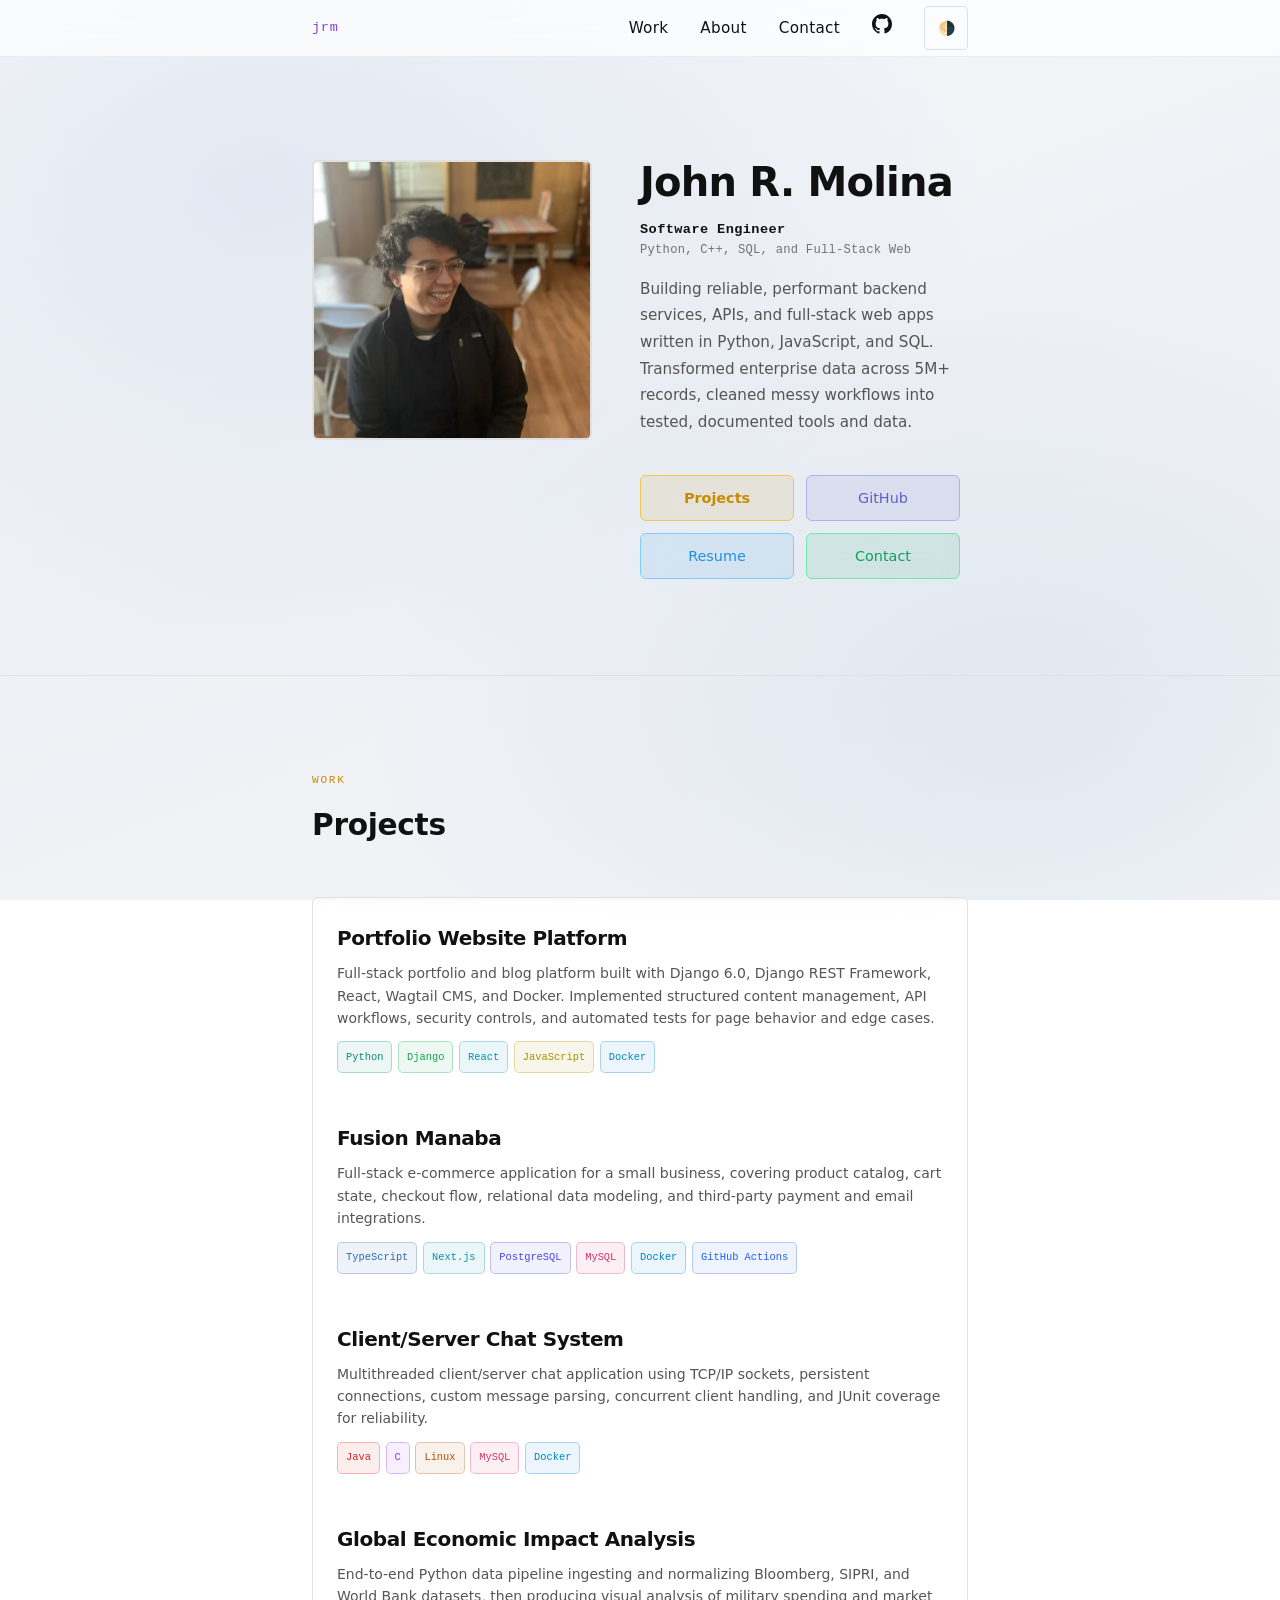
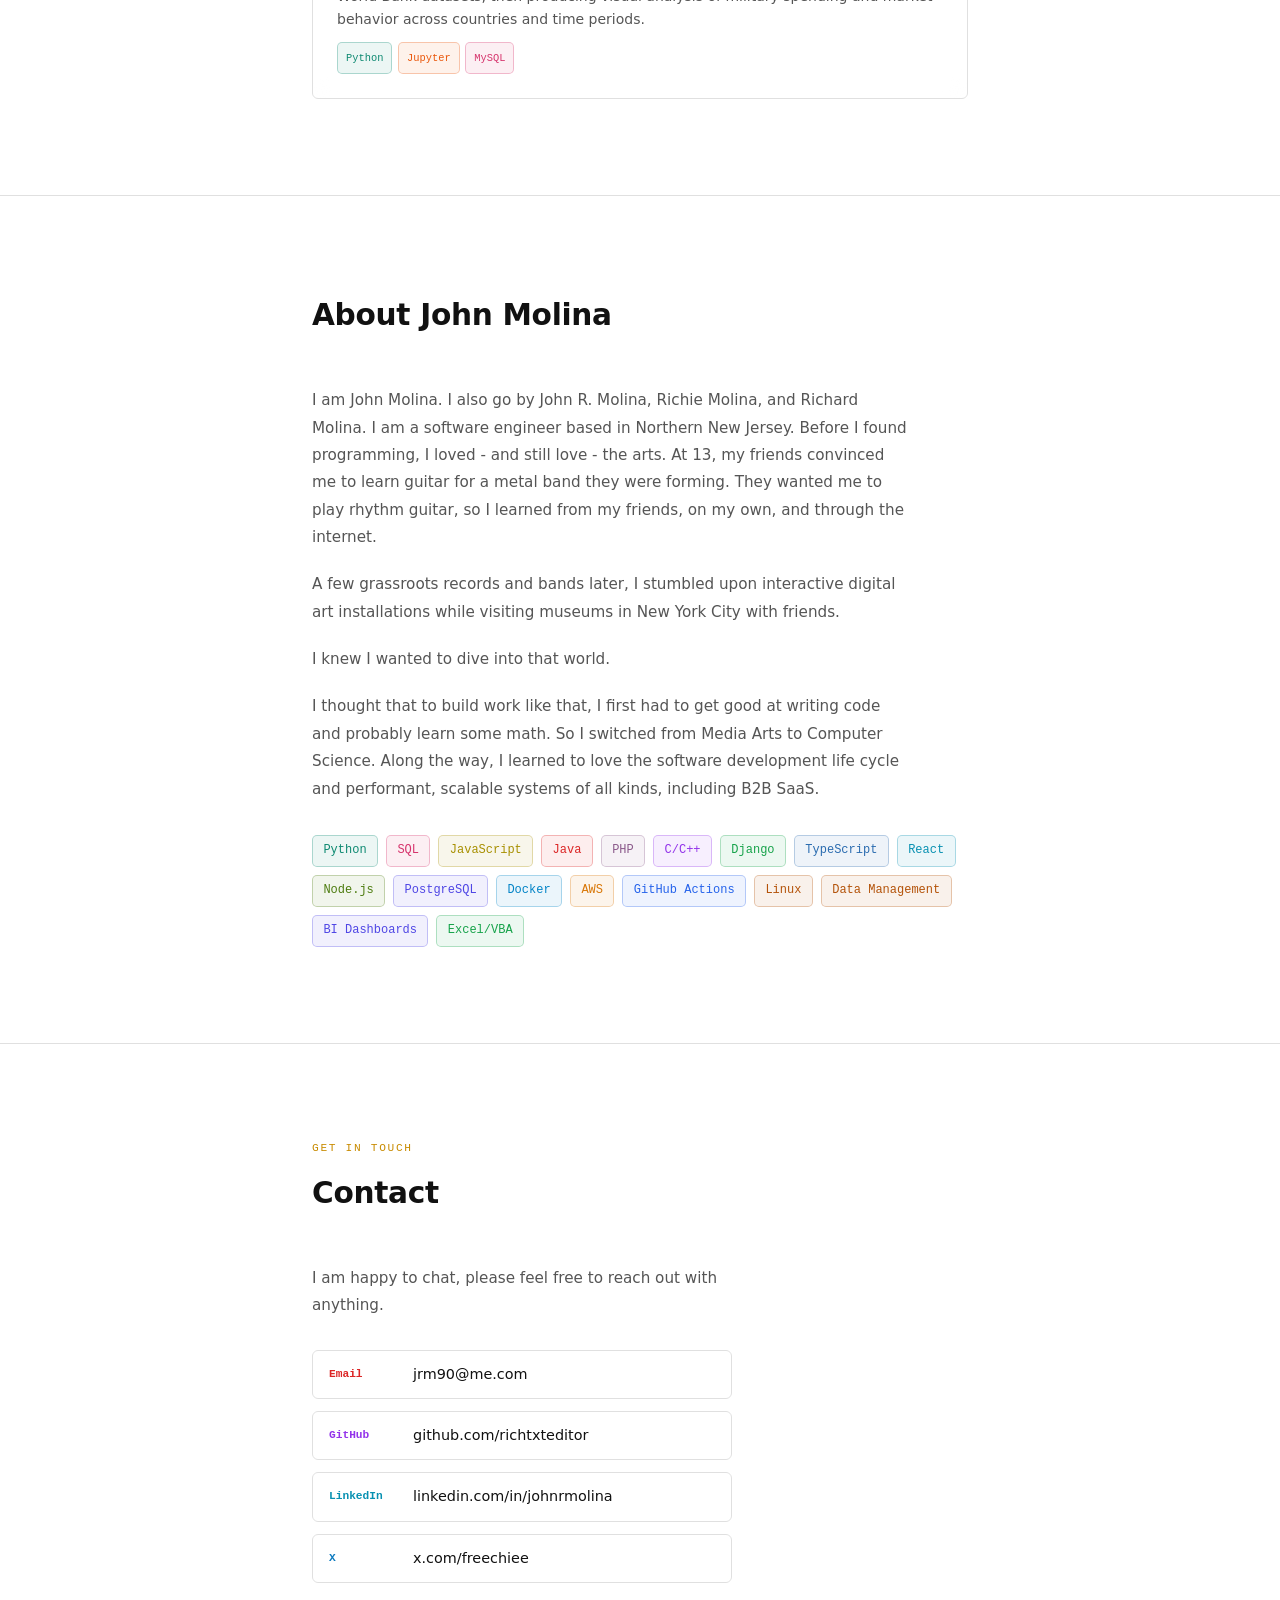
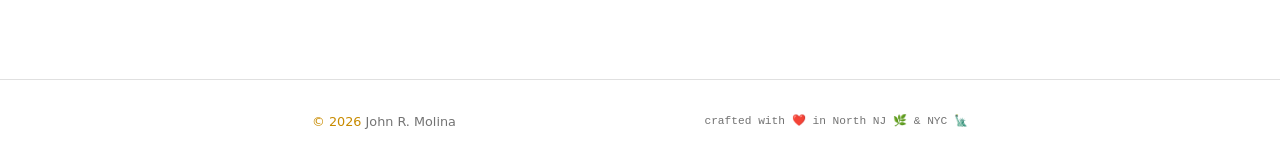
==== site/index.html @ 88f1b443 "refactor(site): modularize and optimize portfolio Keep Github Pages buildless while improving SEO, v" ====
<!doctype html>
<html lang="en">
  <head>
    <meta charset="UTF-8" />
    <meta name="viewport" content="width=device-width, initial-scale=1.0" />
    <meta name="color-scheme" content="dark light" />
    <meta
      name="description"
      content="John Molina, also known as John R. Molina, Richie Molina, or Richard Molina, is a New Jersey software engineer building Python, SQL, backend, and full-stack apps."
    />
    <meta name="author" content="John Molina" />
    <meta name="robots" content="index, follow, max-image-preview:large" />
    <title>John Molina | Software Engineer in New Jersey</title>
    <link rel="canonical" href="https://richtxteditor.github.io/" />
    <link rel="icon" href="favicon.svg" type="image/svg+xml" />
    <meta property="og:type" content="website" />
    <meta property="og:locale" content="en_US" />
    <meta property="og:site_name" content="John Molina" />
    <meta property="og:title" content="John Molina | Software Engineer" />
    <meta
      property="og:description"
      content="John Molina, also known as John R. Molina, Richie Molina, or Richard Molina, is a software engineer in New Jersey."
    />
    <meta
      property="og:image"
      content="https://richtxteditor.github.io/og-image.png"
    />
    <meta
      property="og:image:alt"
      content="John Molina, software engineer in New Jersey"
    />
    <meta property="og:image:type" content="image/png" />
    <meta property="og:image:width" content="1200" />
    <meta property="og:image:height" content="630" />
    <meta property="og:url" content="https://richtxteditor.github.io/" />
    <meta name="twitter:card" content="summary_large_image" />
    <meta name="twitter:creator" content="@freechiee" />
    <meta name="twitter:title" content="John Molina | Software Engineer" />
    <meta
      name="twitter:description"
      content="John Molina, also known as John R. Molina, Richie Molina, or Richard Molina, is a New Jersey software engineer."
    />
    <meta
      name="twitter:image"
      content="https://richtxteditor.github.io/og-image.png"
    />
    <script type="application/ld+json">
      {
        "@context": "https://schema.org",
        "@graph": [
          {
            "@type": "WebSite",
            "@id": "https://richtxteditor.github.io/#website",
            "url": "https://richtxteditor.github.io/",
            "name": "John Molina",
            "alternateName": [
              "John R. Molina",
              "Richie Molina",
              "Richard Molina"
            ]
          },
          {
            "@type": "ProfilePage",
            "@id": "https://richtxteditor.github.io/#profile-page",
            "url": "https://richtxteditor.github.io/",
            "isPartOf": {
              "@id": "https://richtxteditor.github.io/#website"
            },
            "mainEntity": {
              "@id": "https://richtxteditor.github.io/#john-molina"
            }
          },
          {
            "@type": "Person",
            "@id": "https://richtxteditor.github.io/#john-molina",
            "name": "John Molina",
            "alternateName": [
              "John R. Molina",
              "Richie Molina",
              "Richard Molina",
              "richtxteditor"
            ],
            "url": "https://richtxteditor.github.io/",
            "image": "https://richtxteditor.github.io/prof_pic.png",
            "jobTitle": "Software Engineer",
            "description": "Software engineer in New Jersey focused on Python, SQL, backend services, and full-stack web applications.",
            "address": {
              "@type": "PostalAddress",
              "addressRegion": "New Jersey",
              "addressCountry": "US"
            },
            "sameAs": [
              "https://github.com/richtxteditor",
              "https://www.linkedin.com/in/johnrmolina/",
              "https://x.com/freechiee"
            ],
            "knowsAbout": [
              "Software engineering",
              "Python",
              "SQL",
              "Backend development",
              "Full-stack web development",
              "Data engineering"
            ]
          }
        ]
      }
    </script>
    <script>
      (function () {
        var root = document.documentElement;
        try {
          var stored = window.localStorage.getItem("theme");
          var resolved = stored;
          if (stored !== "light" && stored !== "dark") {
            window.localStorage.removeItem("theme");
            resolved =
              window.matchMedia &&
              window.matchMedia("(prefers-color-scheme: light)").matches
                ? "light"
                : "dark";
          }
          root.setAttribute("data-theme", resolved);
        } catch (_error) {
          root.setAttribute("data-theme", "dark");
        }
      })();
    </script>
    <link rel="stylesheet" href="assets/css/foundation.css" />
    <link rel="stylesheet" href="assets/css/components.css" />
    <script type="module" src="assets/js/main.js"></script>
  </head>
  <body>
    <!-- Skip navigation -->
    <a href="#main" class="skip-link">Skip to main content</a>

    <!-- Navigation -->
    <header>
      <nav aria-label="Primary navigation">
        <div class="container">
          <a href="#hero" class="nav-logo" aria-label="John R. Molina - home">
            jrm
          </a>
          <ul class="nav-links">
            <li><a href="#projects">Work</a></li>
            <li><a href="#about">About</a></li>
            <li><a href="#contact">Contact</a></li>
            <li>
              <a
                href="https://github.com/richtxteditor/richtxteditor.github.io"
                target="_blank"
                rel="noopener noreferrer"
                aria-label="GitHub repository (opens in new tab)"
                class="nav-github"
              >
                <svg
                  width="20"
                  height="20"
                  viewBox="0 0 16 16"
                  fill="currentColor"
                  aria-hidden="true"
                >
                  <path
                    d="M8 0C3.58 0 0 3.58 0 8c0 3.54 2.29 6.53 5.47 7.59.4.07.55-.17.55-.38 0-.19-.01-.82-.01-1.49-2.01.37-2.53-.49-2.69-.94-.09-.23-.48-.94-.82-1.13-.28-.15-.68-.52-.01-.53.63-.01 1.08.58 1.23.82.72 1.21 1.87.87 2.33.66.07-.52.28-.87.51-1.07-1.78-.2-3.64-.89-3.64-3.95 0-.87.31-1.59.82-2.15-.08-.2-.36-1.02.08-2.12 0 0 .67-.21 2.2.82.64-.18 1.32-.27 2-.27s1.36.09 2 .27c1.53-1.04 2.2-.82 2.2-.82.44 1.1.16 1.92.08 2.12.51.56.82 1.27.82 2.15 0 3.07-1.87 3.75-3.65 3.95.29.25.54.73.54 1.48 0 1.07-.01 1.93-.01 2.2 0 .21.15.46.55.38A8.01 8.01 0 0016 8c0-4.42-3.58-8-8-8z"
                  />
                </svg>
              </a>
            </li>
            <li>
              <button
                id="theme-toggle"
                type="button"
                aria-label="Toggle theme"
              ></button>
            </li>
          </ul>
        </div>
      </nav>
    </header>

    <main id="main" tabindex="-1">
      <!-- Hero -->
      <section id="hero" aria-labelledby="hero-heading">
        <div class="container hero-container">
          <span class="sr-only" id="new-tab-note">Opens in a new tab.</span>
          <span class="sr-only" id="pdf-note">PDF document.</span>
          <picture class="hero-picture">
            <source
              type="image/webp"
              srcset="
                assets/images/john-molina-192.webp 192w,
                assets/images/john-molina-560.webp 560w
              "
              sizes="(max-width: 600px) 96px, 280px"
            />
            <img
              src="prof_pic.png"
              alt="John R. Molina, a software engineer based in New Jersey"
              class="hero-photo"
              width="280"
              height="280"
              decoding="async"
              fetchpriority="high"
            />
          </picture>
          <div class="hero-text">
            <h1 class="hero-name" id="hero-heading">John R. Molina</h1>
            <p class="hero-title">
              <span>Software Engineer</span>
              <span>Python, C++, SQL, and Full-Stack Web</span>
            </p>
            <div class="hero-bio">
              <p>
                Building reliable, performant backend services, APIs, and
                full-stack web apps written in Python, JavaScript, and SQL.
                Transformed enterprise data across 5M+ records, cleaned messy
                workflows into tested, documented tools and data.
              </p>
            </div>
            <div class="hero-links">
              <a href="#projects" class="btn btn-primary">Projects</a>
              <a
                href="https://github.com/richtxteditor"
                class="btn btn-github"
                target="_blank"
                rel="me noopener noreferrer"
                aria-describedby="new-tab-note"
              >
                GitHub
              </a>
              <a
                href="John%20Molina%20SWE%20resume.pdf"
                class="btn btn-resume"
                target="_blank"
                rel="noopener noreferrer"
                aria-describedby="pdf-note new-tab-note"
              >
                Resume
              </a>
              <a href="#contact" class="btn btn-contact">Contact</a>
            </div>
          </div>
        </div>
      </section>

      <!-- Projects -->
      <section id="projects" aria-labelledby="projects-heading">
        <div class="container">
          <p class="section-label" aria-hidden="true">Work</p>
          <h2 class="section-title" id="projects-heading">Projects</h2>
          <span class="sr-only" id="projects-new-tab-note"
            >Opens in a new tab.</span
          >

          <ul class="projects-grid">
            <li class="project-card">
              <a
                href="https://github.com/richtxteditor/portfolio-django"
                class="project-card-link"
                target="_blank"
                rel="noopener noreferrer"
                aria-labelledby="project-portfolio-name"
                aria-describedby="project-portfolio-desc project-portfolio-tech projects-new-tab-note"
              >
                <div class="project-header">
                  <h3 class="project-name" id="project-portfolio-name"
                    >Portfolio Website Platform</h3
                  >
                </div>
                <p class="project-desc" id="project-portfolio-desc">
                  Full-stack portfolio and blog platform built with Django 6.0,
                  Django REST Framework, React, Wagtail CMS, and Docker.
                  Implemented structured content management, API workflows,
                  security controls, and automated tests for page behavior and
                  edge cases.
                </p>
                <span class="sr-only" id="project-portfolio-tech"
                  >Technologies: Python, Django, React, JavaScript, and
                  Docker.</span
                >
                <div class="project-tags" aria-hidden="true">
                  <span class="skill-tag lang-python">Python</span>
                  <span class="skill-tag lang-django">Django</span>
                  <span class="skill-tag lang-react">React</span>
                  <span class="skill-tag lang-javascript">JavaScript</span>
                  <span class="skill-tag lang-docker">Docker</span>
                </div>
              </a>
            </li>

            <li class="project-card">
              <a
                href="https://github.com/richtxteditor/fusion-manaba"
                class="project-card-link"
                target="_blank"
                rel="noopener noreferrer"
                aria-labelledby="project-fusion-name"
                aria-describedby="project-fusion-desc project-fusion-tech projects-new-tab-note"
              >
                <div class="project-header">
                  <h3 class="project-name" id="project-fusion-name"
                    >Fusion Manaba</h3
                  >
                </div>
                <p class="project-desc" id="project-fusion-desc">
                  Full-stack e-commerce application for a small business,
                  covering product catalog, cart state, checkout flow,
                  relational data modeling, and third-party payment and email
                  integrations.
                </p>
                <span class="sr-only" id="project-fusion-tech"
                  >Technologies: TypeScript, Next.js, PostgreSQL, MySQL, Docker,
                  and GitHub Actions.</span
                >
                <div class="project-tags" aria-hidden="true">
                  <span class="skill-tag lang-typescript">TypeScript</span>
                  <span class="skill-tag lang-react">Next.js</span>
                  <span class="skill-tag lang-postgres">PostgreSQL</span>
                  <span class="skill-tag lang-sql">MySQL</span>
                  <span class="skill-tag lang-docker">Docker</span>
                  <span class="skill-tag lang-ghactions">GitHub Actions</span>
                </div>
              </a>
            </li>

            <li class="project-card">
              <a
                href="https://github.com/richtxteditor/computer-networks-chat-room"
                class="project-card-link"
                target="_blank"
                rel="noopener noreferrer"
                aria-labelledby="project-chat-name"
                aria-describedby="project-chat-desc project-chat-tech projects-new-tab-note"
              >
                <div class="project-header">
                  <h3 class="project-name" id="project-chat-name"
                    >Client/Server Chat System</h3
                  >
                </div>
                <p class="project-desc" id="project-chat-desc">
                  Multithreaded client/server chat application using TCP/IP
                  sockets, persistent connections, custom message parsing,
                  concurrent client handling, and JUnit coverage for
                  reliability.
                </p>
                <span class="sr-only" id="project-chat-tech"
                  >Technologies: Java, C, Linux, MySQL, and Docker.</span
                >
                <div class="project-tags" aria-hidden="true">
                  <span class="skill-tag lang-java">Java</span>
                  <span class="skill-tag lang-cpp">C</span>
                  <span class="skill-tag lang-linux">Linux</span>
                  <span class="skill-tag lang-sql">MySQL</span>
                  <span class="skill-tag lang-docker">Docker</span>
                </div>
              </a>
            </li>

            <li class="project-card">
              <a
                href="https://github.com/richtxteditor/global-economic-impact-analysis"
                class="project-card-link"
                target="_blank"
                rel="noopener noreferrer"
                aria-labelledby="project-global-name"
                aria-describedby="project-global-desc project-global-tech projects-new-tab-note"
              >
                <div class="project-header">
                  <h3 class="project-name" id="project-global-name"
                    >Global Economic Impact Analysis</h3
                  >
                </div>
                <p class="project-desc" id="project-global-desc">
                  End-to-end Python data pipeline ingesting and normalizing
                  Bloomberg, SIPRI, and World Bank datasets, then producing
                  visual analysis of military spending and market behavior
                  across countries and time periods.
                </p>
                <span class="sr-only" id="project-global-tech"
                  >Technologies: Python, Jupyter, and MySQL.</span
                >
                <div class="project-tags" aria-hidden="true">
                  <span class="skill-tag lang-python">Python</span>
                  <span class="skill-tag lang-jupyter">Jupyter</span>
                  <span class="skill-tag lang-sql">MySQL</span>
                </div>
              </a>
            </li>
          </ul>
        </div>
      </section>

      <!-- About -->
      <section id="about" aria-labelledby="about-heading">
        <div class="container">
          <h2 class="section-title" id="about-heading">About John Molina</h2>

          <div class="about-body">
            <p>
              I am John Molina. I also go by John R. Molina, Richie Molina, and
              Richard Molina. I am a software engineer based in Northern New
              Jersey. Before I found programming, I loved - and still love -
              the arts. At 13, my friends convinced me to learn guitar for a
              metal band they were forming. They wanted me to play rhythm
              guitar, so I learned from my friends, on my own, and through the
              internet.
            </p>
            <p>
              A few grassroots records and bands later, I stumbled upon
              interactive digital art installations while visiting museums in
              New York City with friends.
            </p>
            <p>I knew I wanted to dive into that world.</p>
            <p>
              I thought that to build work like that, I first had to get good
              at writing code and probably learn some math. So I switched from
              Media Arts to Computer Science. Along the way, I learned to love
              the software development life cycle and performant, scalable
              systems of all kinds, including B2B SaaS.
            </p>
          </div>

          <h3 class="sr-only" id="skills-heading">Technical skills</h3>
          <ul class="skills">
            <li>
              <span class="skill-tag lang-python">Python</span>
            </li>
            <li>
              <span class="skill-tag lang-sql">SQL</span>
            </li>
            <li>
              <span class="skill-tag lang-javascript">
                JavaScript
              </span>
            </li>
            <li>
              <span class="skill-tag lang-java">Java</span>
            </li>
            <li>
              <span class="skill-tag lang-php">PHP</span>
            </li>
            <li>
              <span class="skill-tag lang-cpp">C/C++</span>
            </li>
            <li>
              <span class="skill-tag lang-django">Django</span>
            </li>
            <li>
              <span class="skill-tag lang-typescript">
                TypeScript
              </span>
            </li>
            <li>
              <span class="skill-tag lang-react">React</span>
            </li>
            <li>
              <span class="skill-tag lang-node">Node.js</span>
            </li>
            <li>
              <span class="skill-tag lang-postgres">
                PostgreSQL
              </span>
            </li>
            <li>
              <span class="skill-tag lang-docker">Docker</span>
            </li>
            <li>
              <span class="skill-tag lang-aws">AWS</span>
            </li>
            <li>
              <span class="skill-tag lang-ghactions">
                GitHub Actions
              </span>
            </li>
            <li>
              <span class="skill-tag lang-linux">Linux</span>
            </li>
            <li>
              <span class="skill-tag lang-datamgmt">
                Data Management
              </span>
            </li>
            <li>
              <span class="skill-tag lang-bi">BI Dashboards</span>
            </li>
            <li>
              <span class="skill-tag lang-excel">Excel/VBA</span>
            </li>
          </ul>
        </div>
      </section>

      <!-- Contact -->
      <section id="contact" aria-labelledby="contact-heading">
        <div class="container">
          <p class="section-label" aria-hidden="true">Get in touch</p>
          <h2 class="section-title" id="contact-heading">Contact</h2>

          <div class="contact-text">
            <p>
              I am happy to chat, please feel free to reach out with anything.
            </p>
          </div>

          <ul class="contact-links">
            <li>
              <a href="mailto:jrm90@me.com" class="contact-link">
                <span class="contact-link-label contact-label-email"
                  >Email</span
                >
                jrm90@me.com
              </a>
            </li>
            <li>
              <a
                href="https://github.com/richtxteditor"
                class="contact-link"
                target="_blank"
                rel="me noopener noreferrer"
                aria-describedby="new-tab-note"
              >
                <span class="contact-link-label contact-label-github">
                  GitHub
                </span>
                github.com/richtxteditor
              </a>
            </li>
            <li>
              <a
                href="https://www.linkedin.com/in/johnrmolina/"
                class="contact-link"
                target="_blank"
                rel="me noopener noreferrer"
                aria-describedby="new-tab-note"
              >
                <span class="contact-link-label contact-label-linkedin">
                  LinkedIn
                </span>
                linkedin.com/in/johnrmolina
              </a>
            </li>
            <li>
              <a
                href="https://x.com/freechiee"
                class="contact-link"
                target="_blank"
                rel="me noopener noreferrer"
                aria-describedby="new-tab-note"
              >
                <span class="contact-link-label contact-label-twitter">
                  X
                </span>
                x.com/freechiee
              </a>
            </li>
          </ul>
        </div>
      </section>
    </main>

    <!-- Back to top -->
    <button
      id="to-top"
      type="button"
      aria-label="Back to top"
      class="to-top"
      hidden
    >
      &uarr;
    </button>

    <!-- Footer -->
    <footer>
      <div class="container">
        <span class="footer-left">
          <span class="footer-copy">
            &copy; <time id="year" datetime="2026">2026</time>
          </span>
          <span class="footer-name">John R. Molina</span>
        </span>
        <span class="footer-made"
          >crafted with <span class="sr-only">love</span
          ><span class="heart" aria-hidden="true">❤️</span> in North NJ
          <span class="garden" aria-hidden="true">🌿</span> &amp; NYC
          <span class="city" aria-hidden="true">🗽</span></span
        >
      </div>
    </footer>

  </body>
</html>
---- site/assets/css/components.css ----
/* Navigation */
nav {
  position: fixed;
  inset: 0 0 auto;
  z-index: 100;
  border-bottom: 1px solid var(--nav-border);
  background: var(--nav-glass);
  backdrop-filter: blur(16px);
  -webkit-backdrop-filter: blur(16px);
}

nav .container {
  display: flex;
  align-items: center;
  justify-content: space-between;
  height: 56px;
}

.nav-logo {
  color: var(--logo);
  font-family: var(--font);
  font-size: 0.85rem;
  letter-spacing: 0.05em;
  text-decoration: none;
}

.nav-links {
  display: flex;
  align-items: center;
  gap: 2rem;
  list-style: none;
}

.nav-links a {
  color: var(--text);
  font-size: 0.95rem;
  font-weight: 500;
  letter-spacing: 0.02em;
  text-decoration: none;
  transition: color 0.15s, opacity 0.15s;
}

.nav-links a:hover {
  opacity: 0.7;
}

.nav-links a.active {
  color: var(--text);
  text-decoration: underline;
  text-decoration-thickness: 2px;
  text-underline-offset: 4px;
}

#theme-toggle {
  display: inline-grid;
  place-items: center;
  min-width: 44px;
  min-height: 44px;
  padding: 0;
  border: 1px solid var(--border);
  border-radius: 4px;
  background: none;
  color: var(--dim);
  cursor: pointer;
  font-size: 0.875rem;
  line-height: 1;
  text-align: center;
  transition: color 0.15s, border-color 0.15s;
}

#theme-toggle:hover {
  color: var(--text);
  border-color: var(--muted);
}

/* Hero */
#hero {
  padding-top: 10rem;
  padding-bottom: 6rem;
  border-bottom: 1px solid var(--border);
}

.hero-container {
  display: flex;
  align-items: flex-start;
  justify-content: space-between;
  gap: 3rem;
}

.hero-picture {
  display: block;
  width: 280px;
  height: 280px;
  flex-shrink: 0;
}

.hero-photo {
  display: block;
  width: 100%;
  height: 100%;
  border: 2px solid var(--border);
  border-radius: 6px;
  object-fit: cover;
}

.hero-text {
  flex: 1;
  min-width: 0;
}

.hero-name {
  margin-bottom: 1rem;
  font-size: clamp(1.75rem, 4vw, 2.5rem);
  font-weight: 700;
  letter-spacing: -0.02em;
  line-height: 1.1;
  white-space: nowrap;
}

.hero-title {
  display: grid;
  gap: 0.15rem;
  margin-bottom: 1rem;
  color: var(--muted);
  font-family: var(--font);
  font-size: 0.85rem;
  font-weight: 500;
  letter-spacing: 0.03em;
  line-height: 1.45;
}

.hero-title span {
  display: block;
}

.hero-title span:first-child {
  color: var(--text);
  font-weight: 600;
}

.hero-title span:last-child {
  font-size: 0.76rem;
  letter-spacing: 0.02em;
  white-space: nowrap;
}

.hero-bio {
  max-width: 500px;
  margin-bottom: 2.5rem;
  color: var(--dim);
  font-size: 0.95rem;
  line-height: 1.75;
}

.hero-bio p + p {
  margin-top: 1rem;
}

.hero-links {
  display: grid;
  grid-template-columns: 1fr 1fr;
  gap: 0.75rem;
  max-width: 320px;
}

/* Buttons */
.btn {
  display: inline-flex;
  align-items: center;
  justify-content: center;
  gap: 0.4rem;
  padding: 0.65rem 1.25rem;
  border: 1.5px solid var(--border);
  border-radius: 6px;
  color: var(--dim);
  font-size: 0.9rem;
  font-weight: 500;
  text-decoration: none;
  backdrop-filter: blur(12px);
  -webkit-backdrop-filter: blur(12px);
  transition:
    color 0.15s,
    border-color 0.15s,
    background 0.15s,
    transform 0.15s;
}

.btn:active {
  transform: scale(0.97);
}

.btn:hover {
  color: var(--text);
  border-color: var(--muted);
}

.btn-primary {
  border-color: var(--primary-border);
  background: var(--primary-bg);
  color: var(--primary-fg);
  font-weight: 600;
}

.btn-primary:hover {
  border-color: var(--primary-hover-border);
  background: var(--primary-hover-bg);
  color: var(--primary-hover-fg);
}

.btn-github {
  border-color: var(--github-border);
  background: var(--github-bg);
  color: var(--github-fg);
}

.btn-github:hover {
  border-color: var(--github-hover-border);
  background: var(--github-hover-bg);
  color: var(--github-hover-fg);
}

.btn-resume {
  border-color: var(--resume-border);
  background: var(--resume-bg);
  color: var(--resume-fg);
}

.btn-resume:hover {
  border-color: var(--resume-hover-border);
  background: var(--resume-hover-bg);
  color: var(--resume-hover-fg);
}

.btn-contact {
  border-color: var(--contact-border);
  background: var(--contact-button-bg);
  color: var(--contact-fg);
}

.btn-contact:hover {
  border-color: var(--contact-hover-border);
  background: var(--contact-button-hover-bg);
  color: var(--contact-hover-fg);
}

/* Section headings */
.section-label {
  margin-bottom: 0.75rem;
  color: var(--section-accent);
  font-family: var(--font);
  font-size: 0.7rem;
  letter-spacing: 0.15em;
  text-transform: uppercase;
}

.section-title {
  margin-bottom: 3rem;
  font-size: 1.85rem;
  font-weight: 700;
  letter-spacing: -0.01em;
}

/* Projects */
.projects-grid {
  display: grid;
  gap: 1px;
  overflow: clip;
  border: 1px solid var(--border);
  border-radius: 6px;
  list-style: none;
}

.project-card-link:focus-visible {
  outline: 2px solid var(--text);
  outline-offset: -3px;
}

.project-card {
  position: relative;
  display: block;
  background: var(--card-bg);
  cursor: pointer;
  text-decoration: none;
  backdrop-filter: blur(12px);
  -webkit-backdrop-filter: blur(12px);
  transition: background 0.15s;
}

.project-card:hover,
.project-card:focus-within {
  background: var(--card-hover);
}

.project-card-link {
  display: flex;
  flex-direction: column;
  height: 100%;
  padding: 1.5rem;
  color: inherit;
  cursor: pointer;
  text-decoration: none;
}

.project-header {
  display: flex;
  align-items: baseline;
  justify-content: space-between;
  gap: 1rem;
  margin-bottom: 0.5rem;
}

.project-name {
  color: var(--text);
  font-size: 1.25rem;
  font-weight: 700;
  letter-spacing: -0.02em;
  text-decoration: underline;
  text-decoration-color: transparent;
  text-underline-offset: 0.18em;
  transition: text-decoration-color 0.15s ease;
}

.project-card-link:hover .project-name,
.project-card-link:focus-visible .project-name {
  text-decoration-color: currentColor;
}

.project-desc {
  color: var(--dim);
  font-size: 0.875rem;
  line-height: 1.6;
}

.project-tags {
  display: flex;
  flex-wrap: wrap;
  gap: 0.35rem;
  margin-top: 0.75rem;
}

.project-tags .skill-tag {
  padding: 0.2rem 0.5rem;
  cursor: inherit;
  font-size: 0.65rem;
  backdrop-filter: none;
  -webkit-backdrop-filter: none;
}

/* About and skills */
.about-body {
  max-width: 600px;
  color: var(--dim);
  font-size: 0.95rem;
  line-height: 1.8;
}

.about-body p + p {
  margin-top: 1.25rem;
}

.skills {
  display: flex;
  flex-wrap: wrap;
  gap: 0.5rem;
  margin-top: 2rem;
  list-style: none;
}

.skills li {
  list-style: none;
}

.skill-tag {
  --tag-color: var(--dim);
  display: inline-flex;
  align-items: center;
  min-height: 32px;
  padding: 0.2rem 0.65rem;
  border: 1.5px solid
    color-mix(in srgb, var(--tag-color) var(--tag-border-strength), transparent);
  border-radius: 5px;
  background: color-mix(
    in srgb,
    var(--tag-color) var(--tag-bg-strength),
    transparent
  );
  background-clip: padding-box;
  color: var(--tag-color);
  font-family: var(--font);
  font-size: 0.75rem;
  font-weight: 500;
  text-decoration: none;
  backdrop-filter: blur(12px);
  -webkit-backdrop-filter: blur(12px);
  transition: transform 0.15s, background 0.15s;
}

.skill-tag:hover {
  transform: translateY(-1px);
}

.lang-python {
  --tag-color: var(--tag-python);
}

.lang-typescript {
  --tag-color: var(--tag-typescript);
}

.lang-javascript {
  --tag-color: var(--tag-javascript);
}

.lang-java {
  --tag-color: var(--tag-java);
}

.lang-php {
  --tag-color: var(--tag-php);
}

.lang-sql {
  --tag-color: var(--tag-sql);
}

.lang-cpp {
  --tag-color: var(--tag-cpp);
}

.lang-django {
  --tag-color: var(--tag-django);
}

.lang-react {
  --tag-color: var(--tag-react);
}

.lang-node {
  --tag-color: var(--tag-node);
}

.lang-postgres {
  --tag-color: var(--tag-postgres);
}

.lang-docker {
  --tag-color: var(--tag-docker);
}

.lang-aws {
  --tag-color: var(--tag-aws);
}

.lang-ghactions {
  --tag-color: var(--tag-ghactions);
}

.lang-linux {
  --tag-color: var(--tag-linux);
}

.lang-jupyter {
  --tag-color: var(--tag-jupyter);
}

.lang-html {
  --tag-color: var(--tag-html);
}

.lang-css {
  --tag-color: var(--tag-css);
}

.lang-datamgmt {
  --tag-color: var(--tag-datamgmt);
}

.lang-bi {
  --tag-color: var(--tag-bi);
}

.lang-excel {
  --tag-color: var(--tag-excel);
}

/* Contact */
.contact-text {
  max-width: 480px;
  margin-bottom: 2rem;
  color: var(--dim);
  font-size: 0.95rem;
  line-height: 1.75;
}

.contact-text p + p {
  margin-top: 1rem;
}

.contact-links {
  display: flex;
  flex-direction: column;
  gap: 0.75rem;
  max-width: 420px;
  list-style: none;
}

.contact-link {
  display: flex;
  align-items: center;
  gap: 0.75rem;
  padding: 0.75rem 1rem;
  border: 1.5px solid var(--border);
  border-radius: 6px;
  background: var(--contact-bg);
  color: var(--text);
  font-size: 0.9rem;
  font-weight: 500;
  text-decoration: none;
  backdrop-filter: blur(12px);
  -webkit-backdrop-filter: blur(12px);
  transition: background 0.15s, transform 0.15s;
}

.contact-link:hover {
  background: var(--contact-hover);
  transform: translateY(-1px);
}

.contact-link:active {
  transform: scale(0.98);
}

.contact-link-label {
  width: 72px;
  font-family: var(--font);
  font-size: 0.7rem;
  font-weight: 600;
}

.contact-label-email {
  color: var(--label-email);
}

.contact-label-github {
  color: var(--label-github);
}

.contact-label-linkedin {
  color: var(--label-linkedin);
}

.contact-label-twitter {
  color: var(--label-twitter);
}

/* Back to top */
.to-top {
  position: fixed;
  right: 2rem;
  bottom: 2rem;
  z-index: 90;
  width: 2.75rem;
  height: 2.75rem;
  min-width: 44px;
  min-height: 44px;
  border: 1px solid var(--border);
  border-radius: 50%;
  background: var(--nav-bg);
  color: var(--text);
  cursor: pointer;
  font-size: 1.1rem;
  opacity: 0.8;
  transition: opacity 0.2s, transform 0.2s;
}

.to-top:hover {
  opacity: 1;
  transform: translateY(-2px);
}

/* Footer */
footer {
  padding: 2rem 0;
  border-top: 1px solid var(--border);
}

footer .container {
  display: flex;
  align-items: center;
  justify-content: space-between;
  flex-wrap: wrap;
  gap: 1rem;
}

.footer-copy {
  color: var(--section-accent);
  font-size: 0.8rem;
}

.footer-left {
  font-size: 0.8rem;
}

.footer-name,
.footer-made {
  color: var(--muted);
}

.footer-made {
  font-family: var(--font);
  font-size: 0.7rem;
}

@media (max-width: 600px) {
  .nav-links {
    gap: 0.35rem;
  }

  .nav-links a,
  .nav-links button {
    display: inline-flex;
    align-items: center;
    min-height: 44px;
    padding: 0.5rem 0.15rem;
  }

  .nav-links a {
    font-size: 0.8rem;
  }

  .nav-github {
    display: none !important;
  }

  #hero {
    padding-top: 8rem;
  }

  .hero-container {
    flex-direction: column;
    align-items: center;
    text-align: center;
  }

  .hero-picture {
    width: 96px;
    height: 96px;
  }

  .hero-links {
    grid-template-columns: 1fr;
    max-width: 240px;
    margin: 0 auto;
  }

  .project-header {
    flex-direction: column;
    gap: 0.25rem;
  }

  .project-desc {
    overflow-wrap: break-word;
  }

  .skills {
    gap: 0.4rem;
  }

  .skill-tag {
    padding: 0.2rem 0.5rem;
    font-size: 0.7rem;
  }
}

@media (max-width: 360px) {
  nav .container {
    justify-content: center;
  }

  .nav-logo {
    display: none;
  }
}
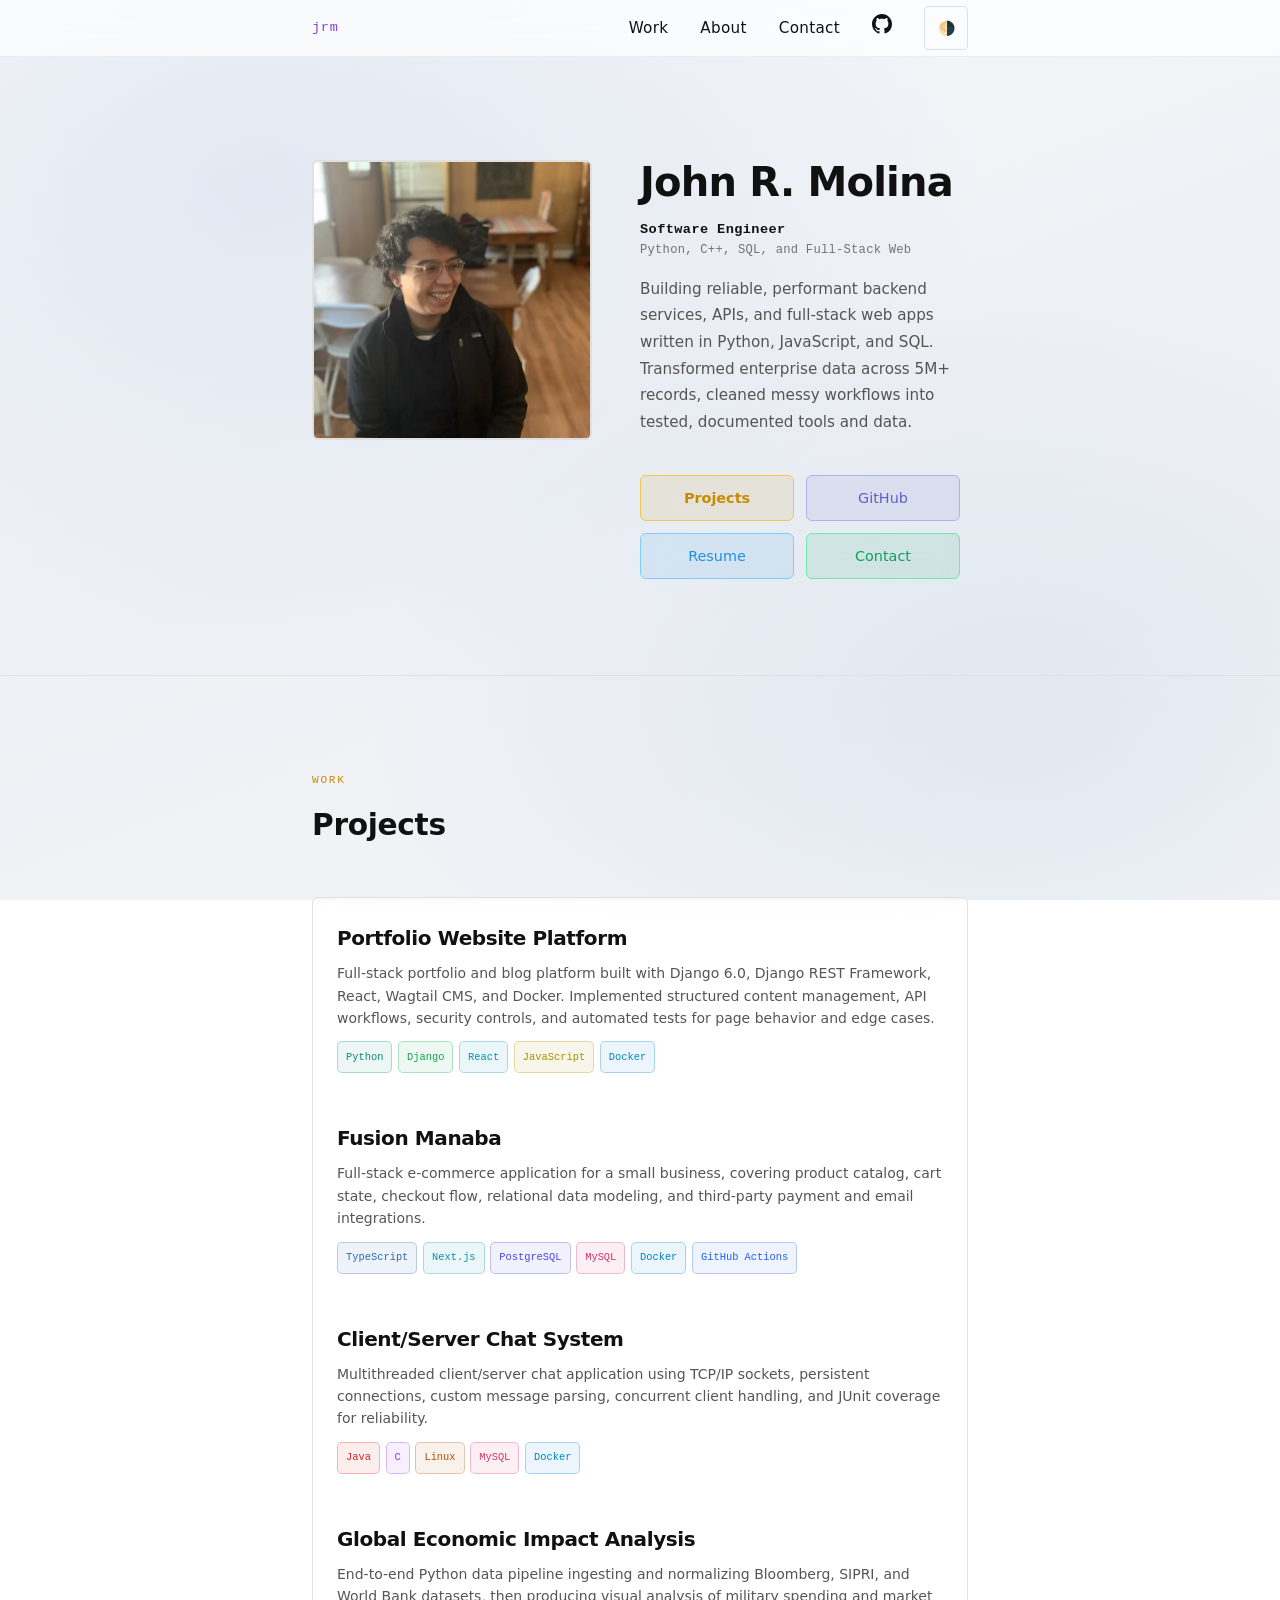
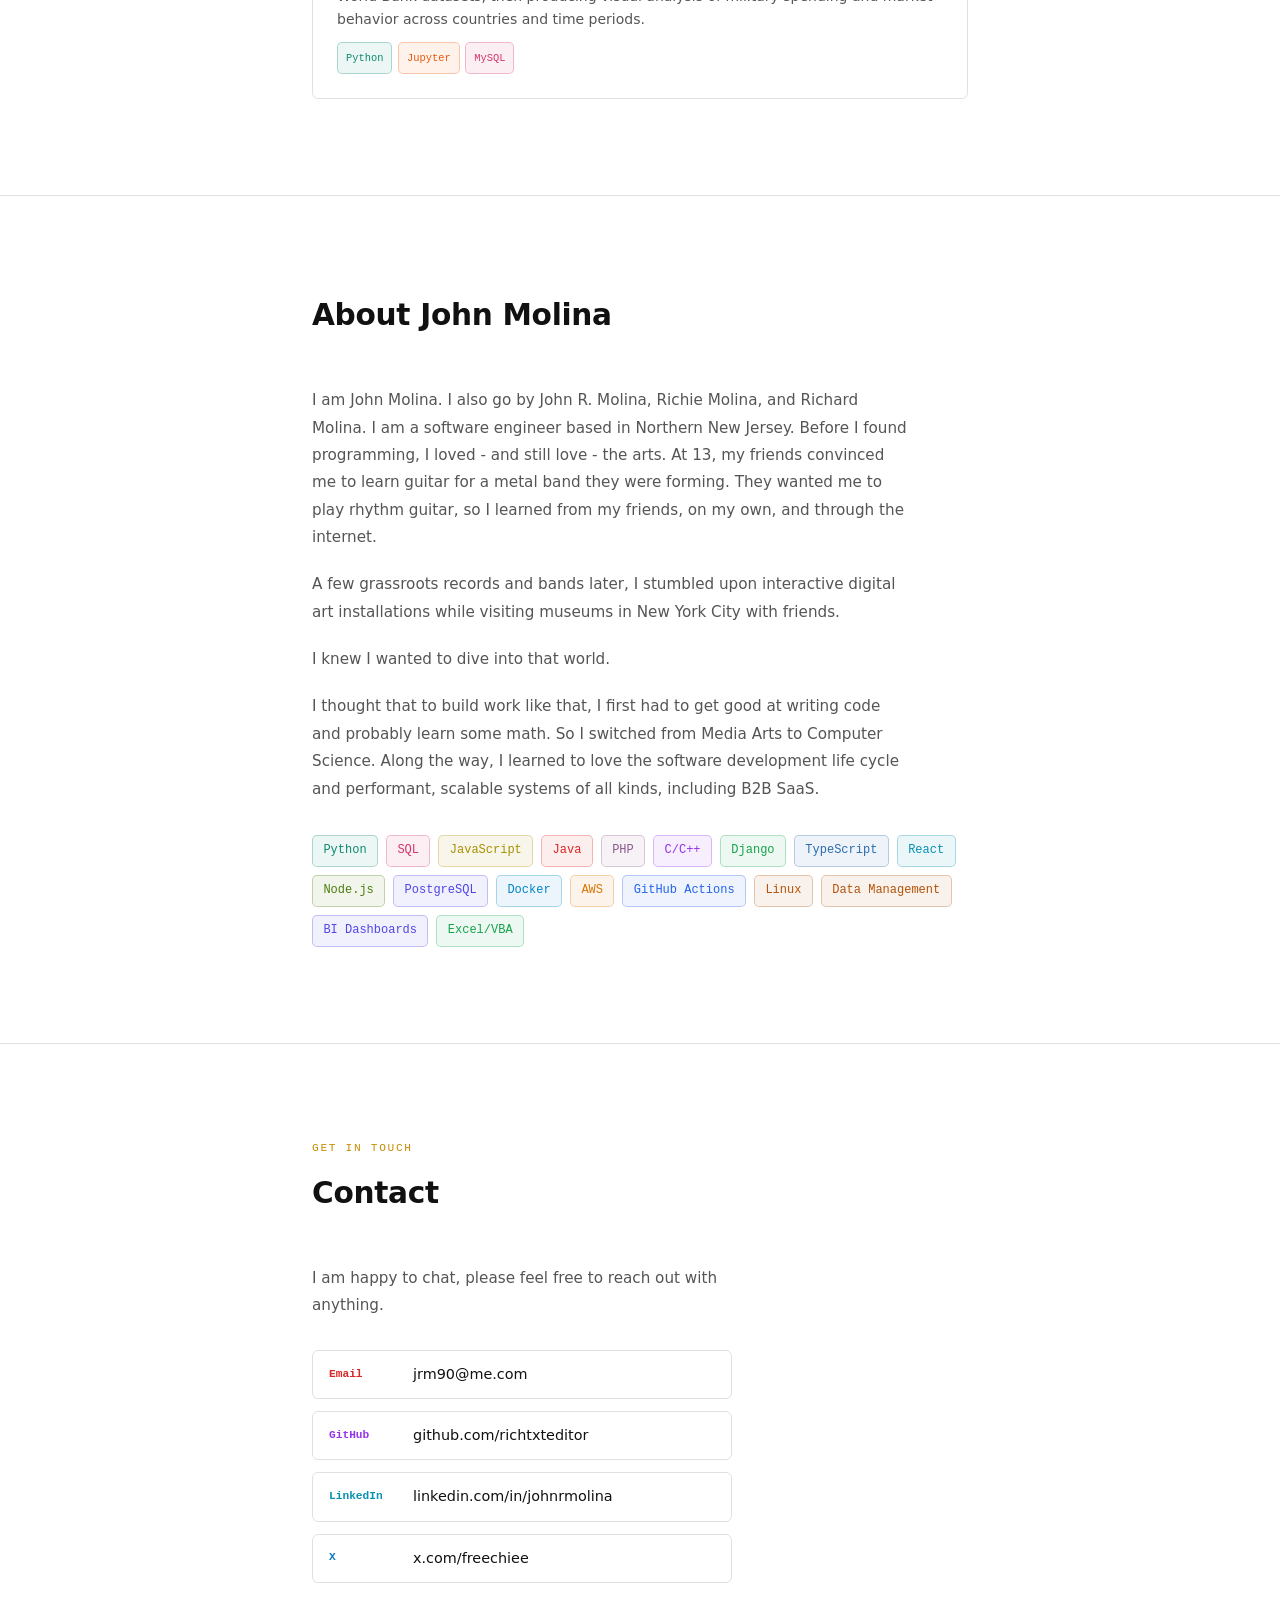
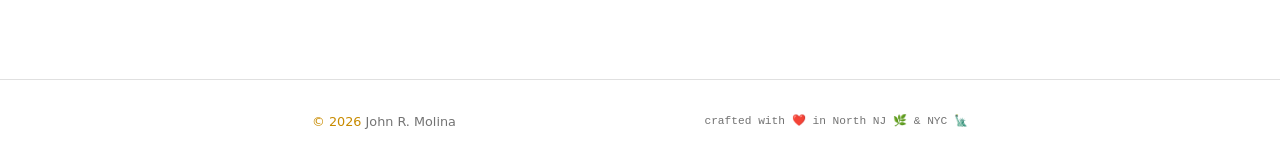
==== commit 54c8c95f: "add google search console tag" ====
--- a/site/index.html
+++ b/site/index.html
@@ -10,6 +10,10 @@
     />
     <meta name="author" content="John Molina" />
     <meta name="robots" content="index, follow, max-image-preview:large" />
+    <meta
+      name="google-site-verification"
+      content="google-site-verification=AfTleUzK7j8TkIAZ6Mb0bMAI2DOr5tMQ902aDoLGraQ"
+    />
     <title>John Molina | Software Engineer in New Jersey</title>
     <link rel="canonical" href="https://richtxteditor.github.io/" />
     <link rel="icon" href="favicon.svg" type="image/svg+xml" />
@@ -263,9 +267,9 @@
                 aria-describedby="project-portfolio-desc project-portfolio-tech projects-new-tab-note"
               >
                 <div class="project-header">
-                  <h3 class="project-name" id="project-portfolio-name"
-                    >Portfolio Website Platform</h3
-                  >
+                  <h3 class="project-name" id="project-portfolio-name">
+                    Portfolio Website Platform
+                  </h3>
                 </div>
                 <p class="project-desc" id="project-portfolio-desc">
                   Full-stack portfolio and blog platform built with Django 6.0,
@@ -298,9 +302,9 @@
                 aria-describedby="project-fusion-desc project-fusion-tech projects-new-tab-note"
               >
                 <div class="project-header">
-                  <h3 class="project-name" id="project-fusion-name"
-                    >Fusion Manaba</h3
-                  >
+                  <h3 class="project-name" id="project-fusion-name">
+                    Fusion Manaba
+                  </h3>
                 </div>
                 <p class="project-desc" id="project-fusion-desc">
                   Full-stack e-commerce application for a small business,
@@ -333,9 +337,9 @@
                 aria-describedby="project-chat-desc project-chat-tech projects-new-tab-note"
               >
                 <div class="project-header">
-                  <h3 class="project-name" id="project-chat-name"
-                    >Client/Server Chat System</h3
-                  >
+                  <h3 class="project-name" id="project-chat-name">
+                    Client/Server Chat System
+                  </h3>
                 </div>
                 <p class="project-desc" id="project-chat-desc">
                   Multithreaded client/server chat application using TCP/IP
@@ -366,9 +370,9 @@
                 aria-describedby="project-global-desc project-global-tech projects-new-tab-note"
               >
                 <div class="project-header">
-                  <h3 class="project-name" id="project-global-name"
-                    >Global Economic Impact Analysis</h3
-                  >
+                  <h3 class="project-name" id="project-global-name">
+                    Global Economic Impact Analysis
+                  </h3>
                 </div>
                 <p class="project-desc" id="project-global-desc">
                   End-to-end Python data pipeline ingesting and normalizing
@@ -399,11 +403,10 @@
             <p>
               I am John Molina. I also go by John R. Molina, Richie Molina, and
               Richard Molina. I am a software engineer based in Northern New
-              Jersey. Before I found programming, I loved - and still love -
-              the arts. At 13, my friends convinced me to learn guitar for a
-              metal band they were forming. They wanted me to play rhythm
-              guitar, so I learned from my friends, on my own, and through the
-              internet.
+              Jersey. Before I found programming, I loved - and still love - the
+              arts. At 13, my friends convinced me to learn guitar for a metal
+              band they were forming. They wanted me to play rhythm guitar, so I
+              learned from my friends, on my own, and through the internet.
             </p>
             <p>
               A few grassroots records and bands later, I stumbled upon
@@ -412,8 +415,8 @@
             </p>
             <p>I knew I wanted to dive into that world.</p>
             <p>
-              I thought that to build work like that, I first had to get good
-              at writing code and probably learn some math. So I switched from
+              I thought that to build work like that, I first had to get good at
+              writing code and probably learn some math. So I switched from
               Media Arts to Computer Science. Along the way, I learned to love
               the software development life cycle and performant, scalable
               systems of all kinds, including B2B SaaS.
@@ -429,9 +432,7 @@
               <span class="skill-tag lang-sql">SQL</span>
             </li>
             <li>
-              <span class="skill-tag lang-javascript">
-                JavaScript
-              </span>
+              <span class="skill-tag lang-javascript"> JavaScript </span>
             </li>
             <li>
               <span class="skill-tag lang-java">Java</span>
@@ -446,9 +447,7 @@
               <span class="skill-tag lang-django">Django</span>
             </li>
             <li>
-              <span class="skill-tag lang-typescript">
-                TypeScript
-              </span>
+              <span class="skill-tag lang-typescript"> TypeScript </span>
             </li>
             <li>
               <span class="skill-tag lang-react">React</span>
@@ -457,9 +456,7 @@
               <span class="skill-tag lang-node">Node.js</span>
             </li>
             <li>
-              <span class="skill-tag lang-postgres">
-                PostgreSQL
-              </span>
+              <span class="skill-tag lang-postgres"> PostgreSQL </span>
             </li>
             <li>
               <span class="skill-tag lang-docker">Docker</span>
@@ -468,17 +465,13 @@
               <span class="skill-tag lang-aws">AWS</span>
             </li>
             <li>
-              <span class="skill-tag lang-ghactions">
-                GitHub Actions
-              </span>
+              <span class="skill-tag lang-ghactions"> GitHub Actions </span>
             </li>
             <li>
               <span class="skill-tag lang-linux">Linux</span>
             </li>
             <li>
-              <span class="skill-tag lang-datamgmt">
-                Data Management
-              </span>
+              <span class="skill-tag lang-datamgmt"> Data Management </span>
             </li>
             <li>
               <span class="skill-tag lang-bi">BI Dashboards</span>
@@ -586,6 +579,5 @@
         >
       </div>
     </footer>
-
   </body>
 </html>
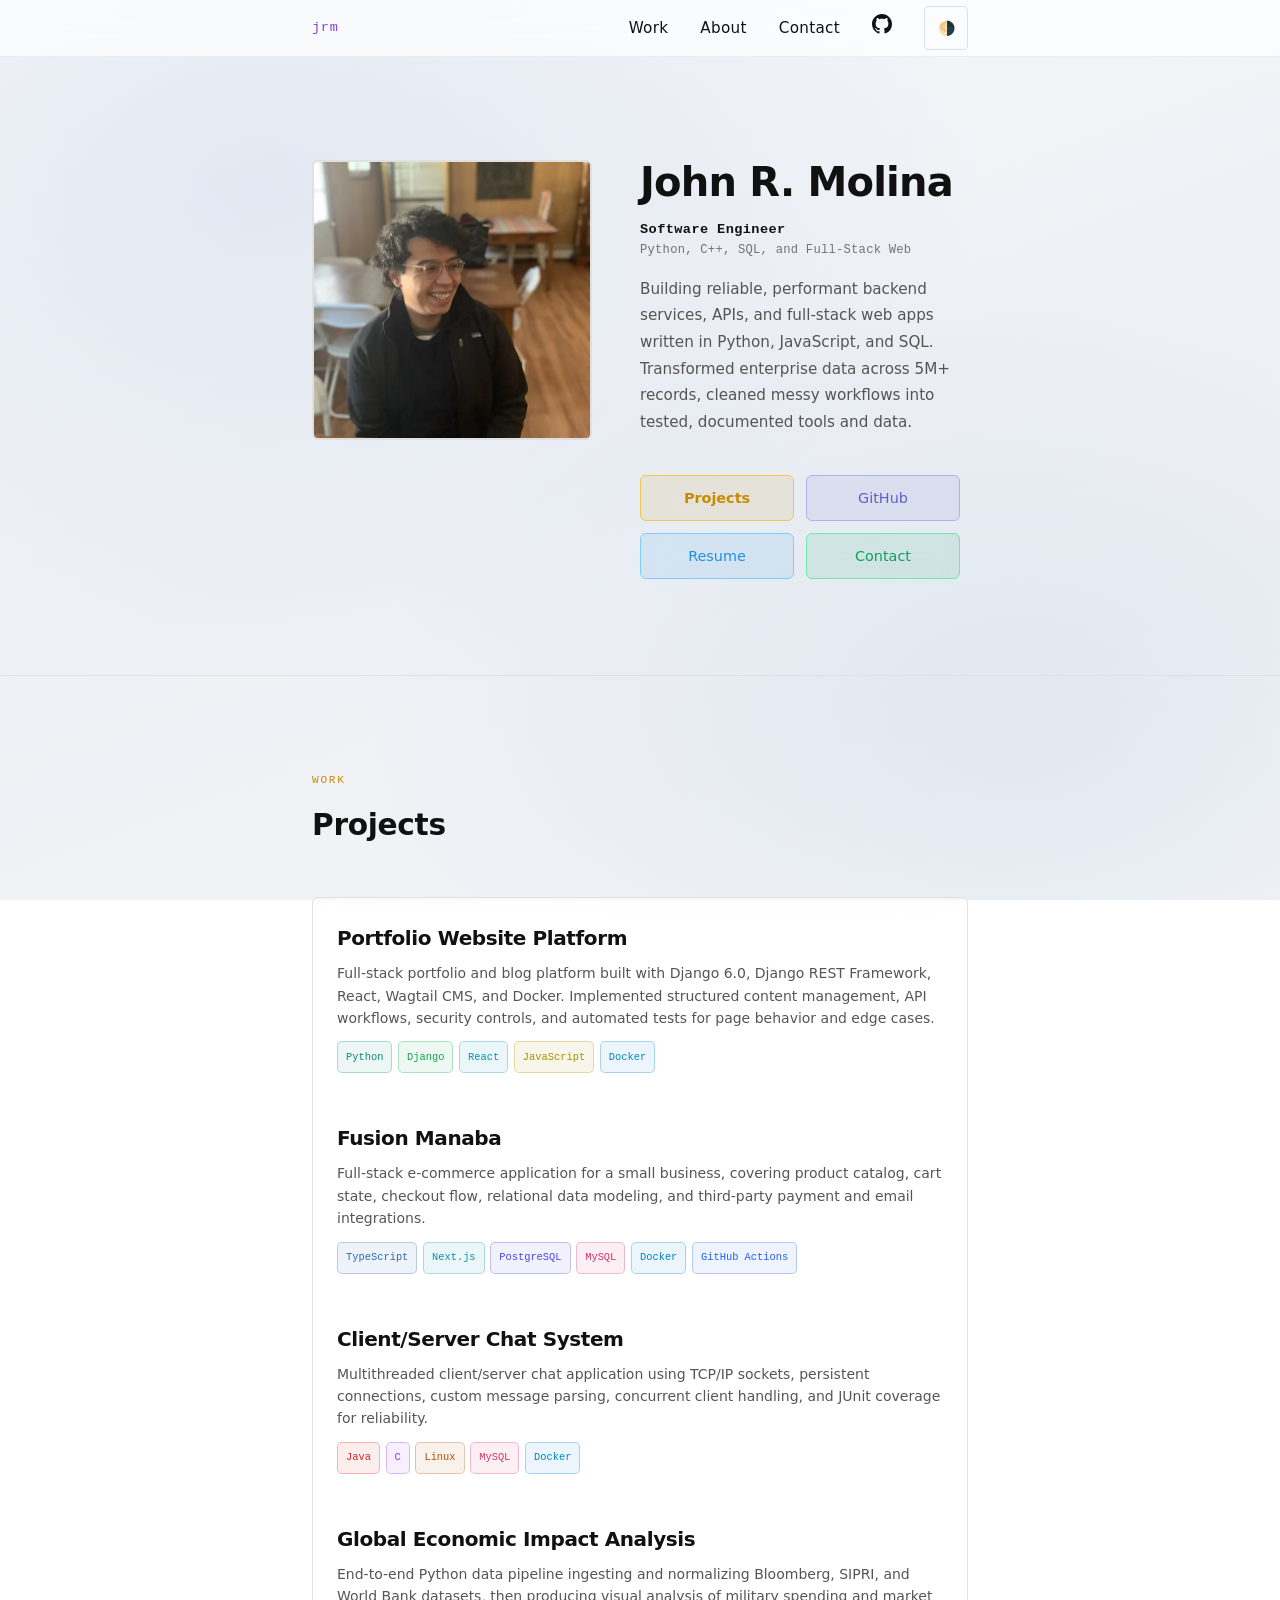
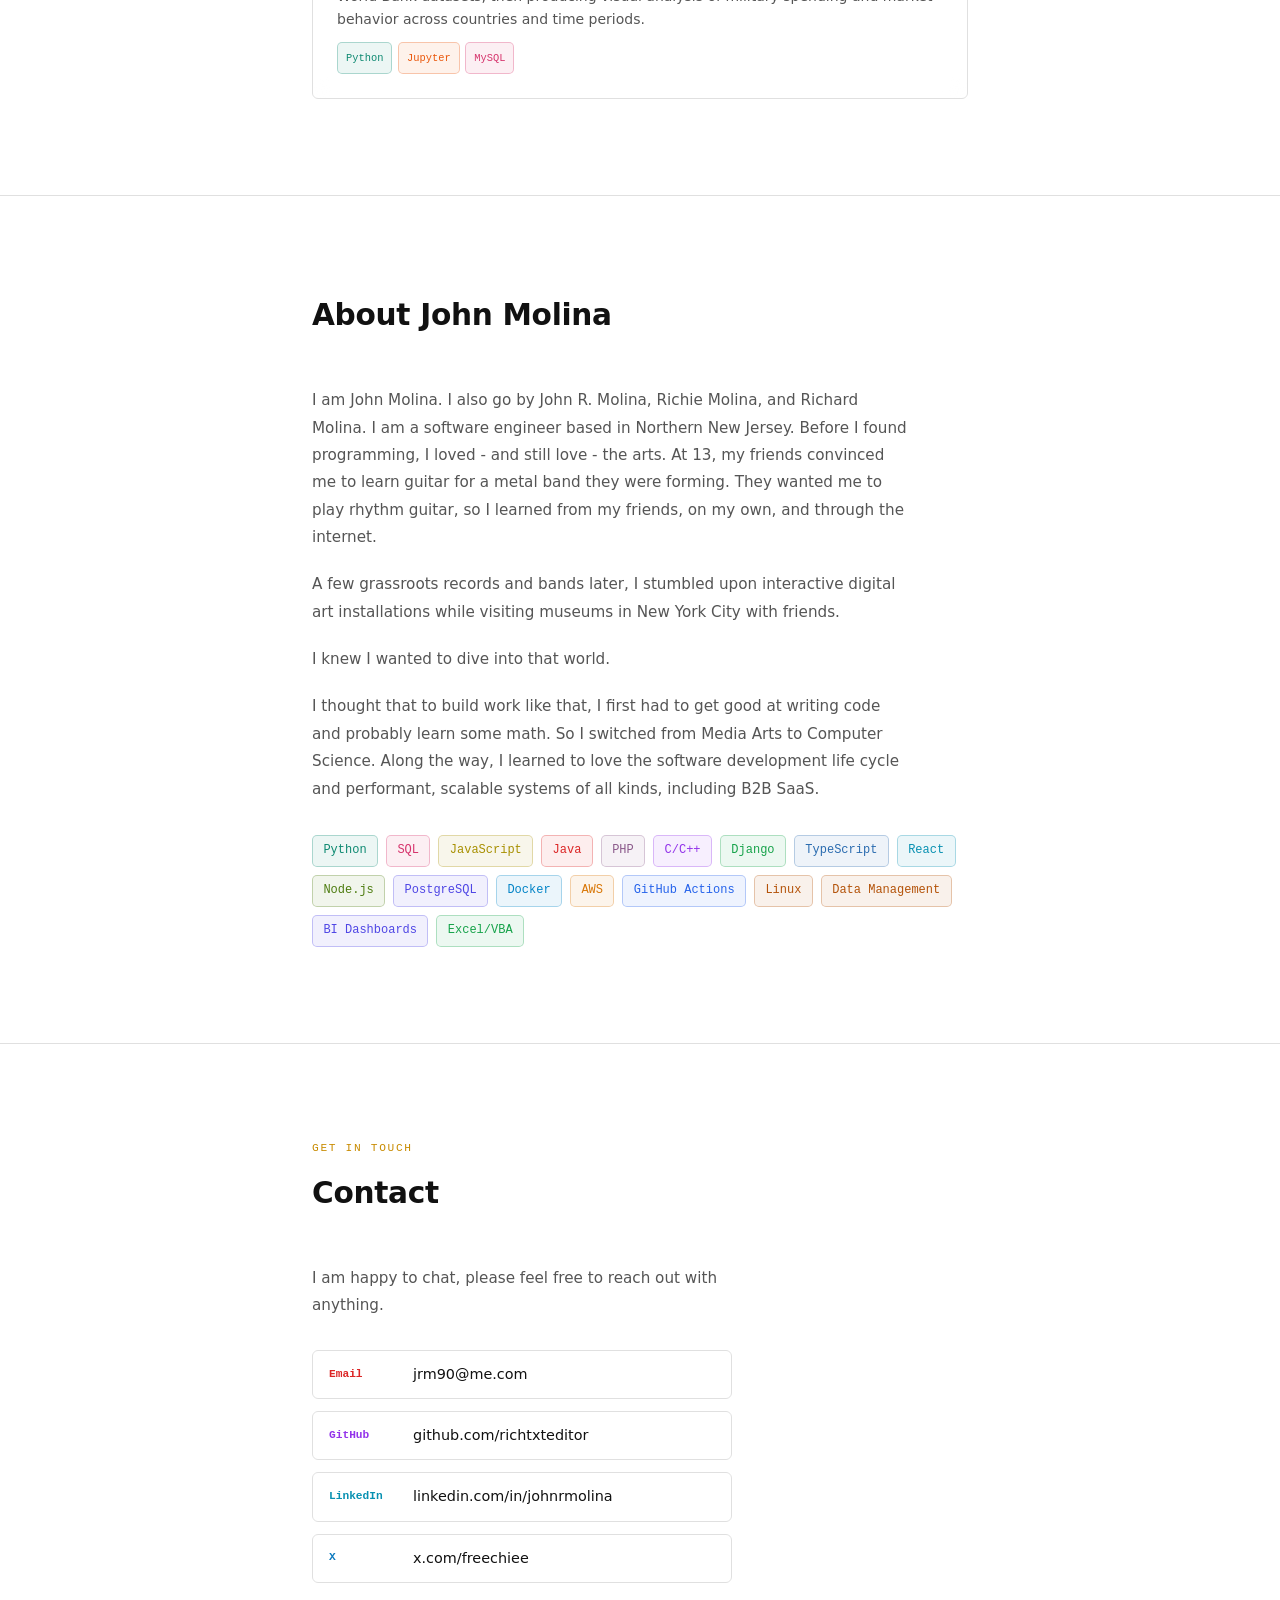
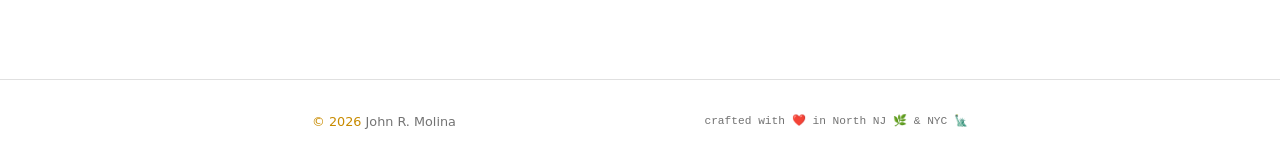
==== commit a8b76f68: "let's try it again, google" ====
--- a/site/index.html
+++ b/site/index.html
@@ -12,7 +12,7 @@
     <meta name="robots" content="index, follow, max-image-preview:large" />
     <meta
       name="google-site-verification"
-      content="google-site-verification=AfTleUzK7j8TkIAZ6Mb0bMAI2DOr5tMQ902aDoLGraQ"
+      content="mkjCRv_9bRxcoxDJzjPLetr5b4XBEuCTNZQzFPJyCCo"
     />
     <title>John Molina | Software Engineer in New Jersey</title>
     <link rel="canonical" href="https://richtxteditor.github.io/" />
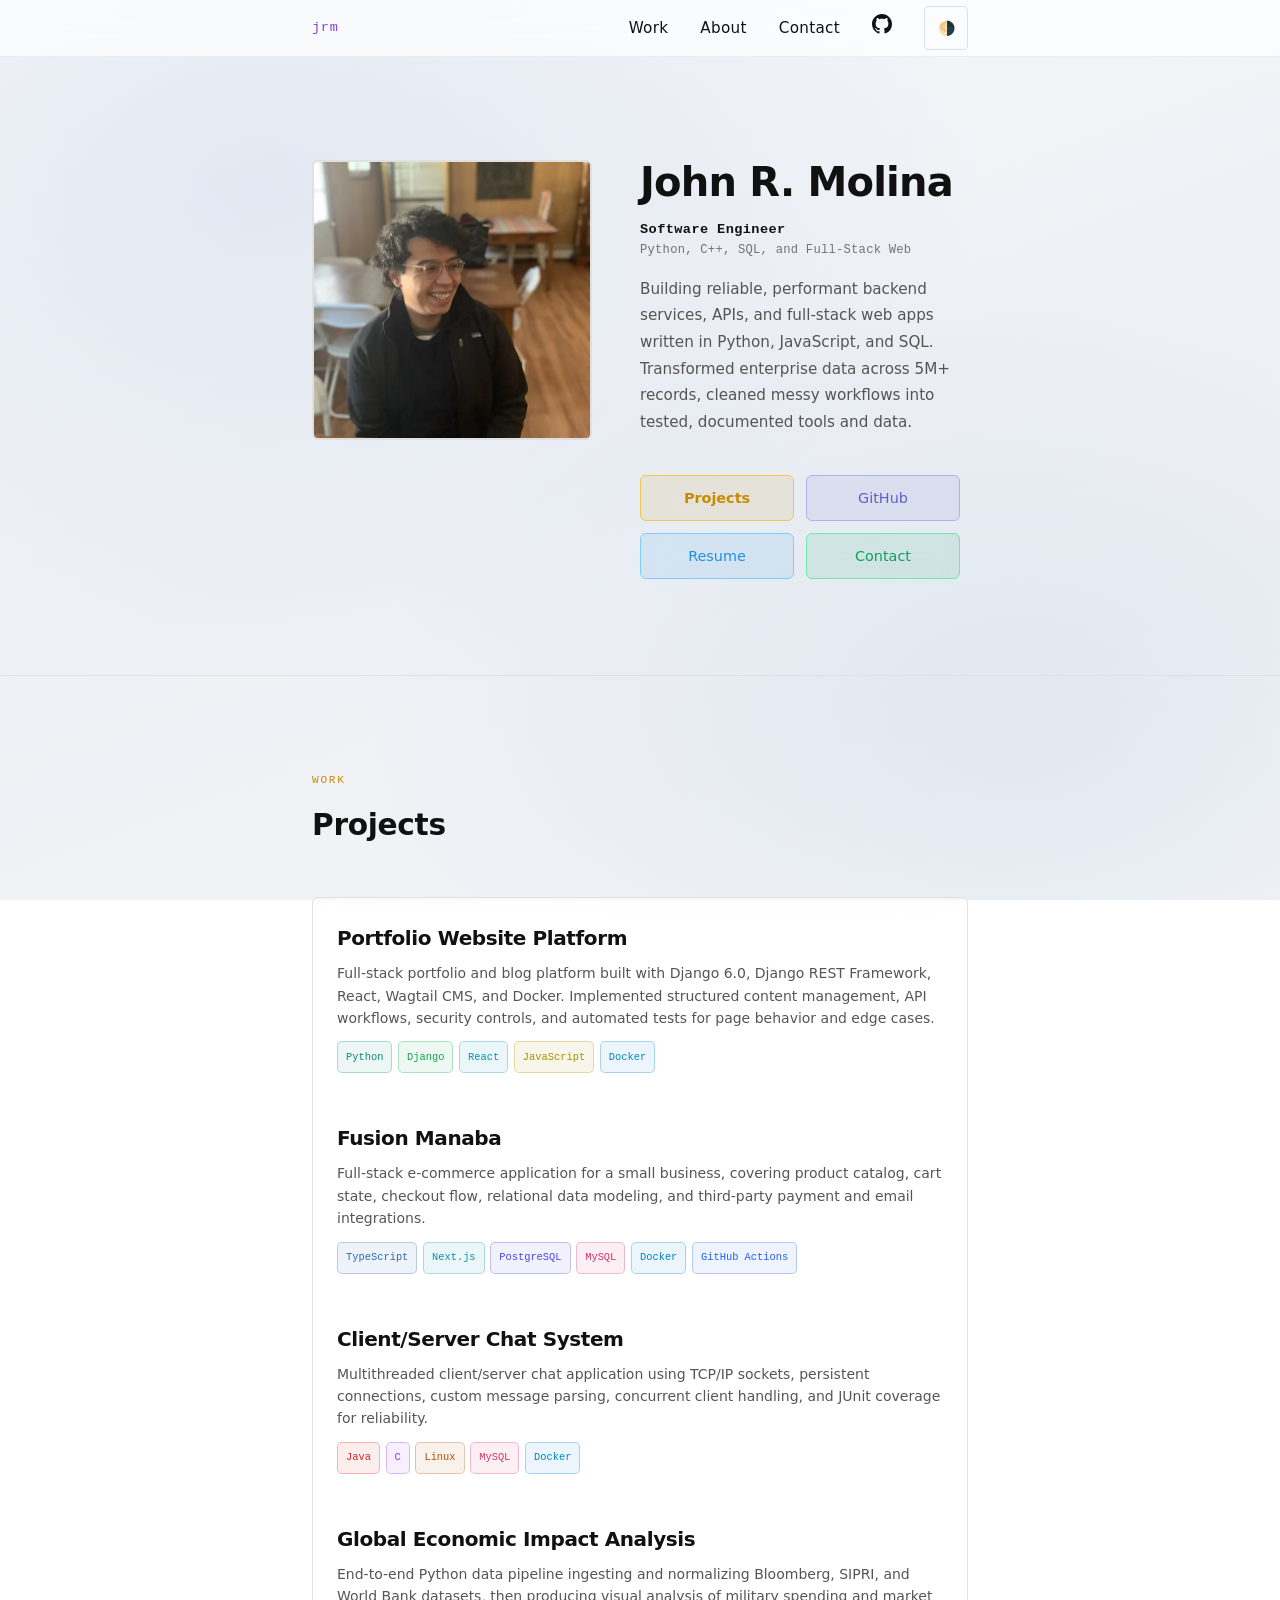
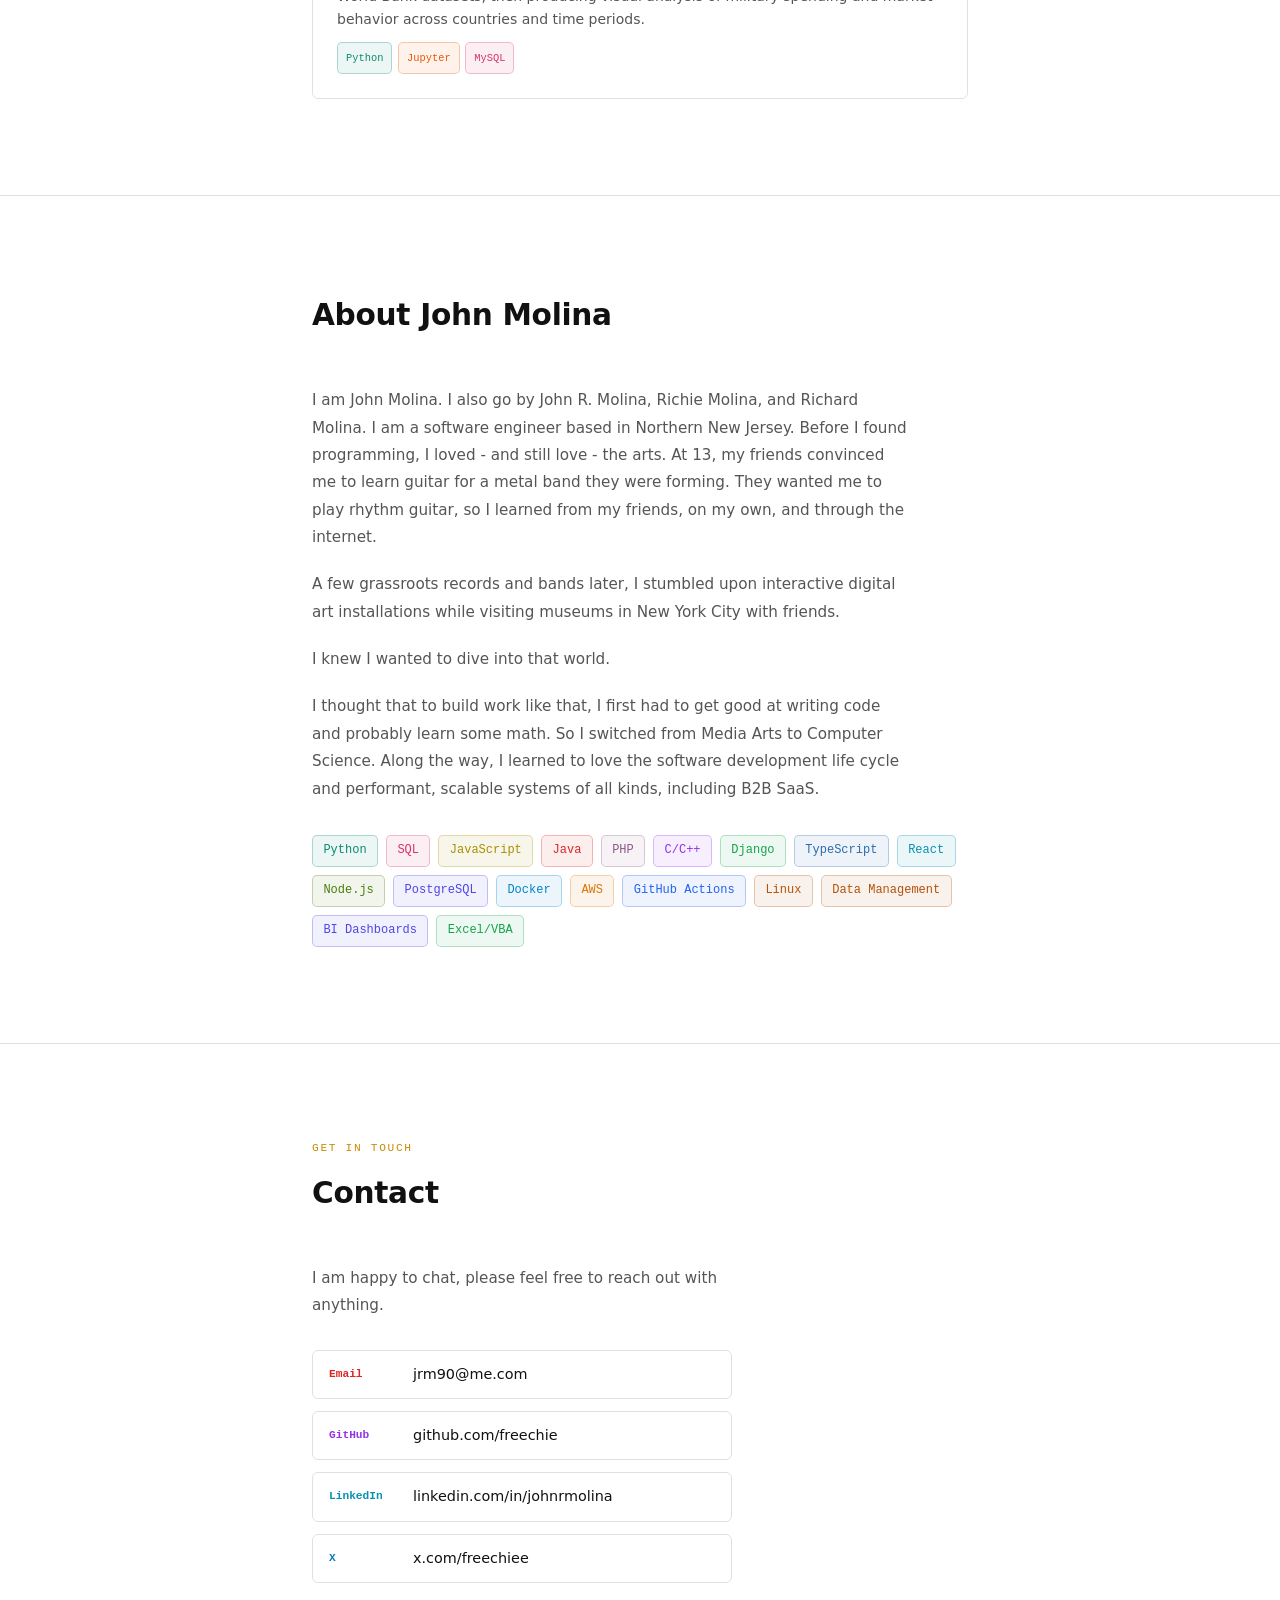
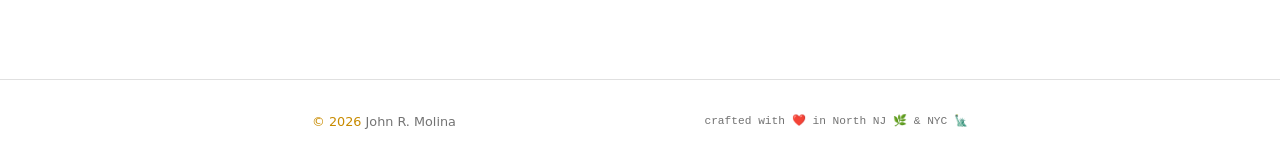
==== commit d834b1b5: "fix(seo): point sitemap to live domain" ====
--- a/site/index.html
+++ b/site/index.html
@@ -15,7 +15,7 @@
       content="mkjCRv_9bRxcoxDJzjPLetr5b4XBEuCTNZQzFPJyCCo"
     />
     <title>John Molina | Software Engineer in New Jersey</title>
-    <link rel="canonical" href="https://richtxteditor.github.io/" />
+    <link rel="canonical" href="https://freechie.github.io/" />
     <link rel="icon" href="favicon.svg" type="image/svg+xml" />
     <meta property="og:type" content="website" />
     <meta property="og:locale" content="en_US" />
@@ -27,7 +27,7 @@
     />
     <meta
       property="og:image"
-      content="https://richtxteditor.github.io/og-image.png"
+      content="https://freechie.github.io/og-image.png"
     />
     <meta
       property="og:image:alt"
@@ -36,7 +36,7 @@
     <meta property="og:image:type" content="image/png" />
     <meta property="og:image:width" content="1200" />
     <meta property="og:image:height" content="630" />
-    <meta property="og:url" content="https://richtxteditor.github.io/" />
+    <meta property="og:url" content="https://freechie.github.io/" />
     <meta name="twitter:card" content="summary_large_image" />
     <meta name="twitter:creator" content="@freechiee" />
     <meta name="twitter:title" content="John Molina | Software Engineer" />
@@ -46,7 +46,7 @@
     />
     <meta
       name="twitter:image"
-      content="https://richtxteditor.github.io/og-image.png"
+      content="https://freechie.github.io/og-image.png"
     />
     <script type="application/ld+json">
       {
@@ -54,8 +54,8 @@
         "@graph": [
           {
             "@type": "WebSite",
-            "@id": "https://richtxteditor.github.io/#website",
-            "url": "https://richtxteditor.github.io/",
+            "@id": "https://freechie.github.io/#website",
+            "url": "https://freechie.github.io/",
             "name": "John Molina",
             "alternateName": [
               "John R. Molina",
@@ -65,27 +65,27 @@
           },
           {
             "@type": "ProfilePage",
-            "@id": "https://richtxteditor.github.io/#profile-page",
-            "url": "https://richtxteditor.github.io/",
+            "@id": "https://freechie.github.io/#profile-page",
+            "url": "https://freechie.github.io/",
             "isPartOf": {
-              "@id": "https://richtxteditor.github.io/#website"
+              "@id": "https://freechie.github.io/#website"
             },
             "mainEntity": {
-              "@id": "https://richtxteditor.github.io/#john-molina"
+              "@id": "https://freechie.github.io/#john-molina"
             }
           },
           {
             "@type": "Person",
-            "@id": "https://richtxteditor.github.io/#john-molina",
+            "@id": "https://freechie.github.io/#john-molina",
             "name": "John Molina",
             "alternateName": [
               "John R. Molina",
               "Richie Molina",
               "Richard Molina",
-              "richtxteditor"
+              "freechie"
             ],
-            "url": "https://richtxteditor.github.io/",
-            "image": "https://richtxteditor.github.io/prof_pic.png",
+            "url": "https://freechie.github.io/",
+            "image": "https://freechie.github.io/prof_pic.png",
             "jobTitle": "Software Engineer",
             "description": "Software engineer in New Jersey focused on Python, SQL, backend services, and full-stack web applications.",
             "address": {
@@ -94,7 +94,7 @@
               "addressCountry": "US"
             },
             "sameAs": [
-              "https://github.com/richtxteditor",
+              "https://github.com/freechie",
               "https://www.linkedin.com/in/johnrmolina/",
               "https://x.com/freechiee"
             ],
@@ -151,7 +151,7 @@
             <li><a href="#contact">Contact</a></li>
             <li>
               <a
-                href="https://github.com/richtxteditor/richtxteditor.github.io"
+                href="https://github.com/freechie/freechie.github.io"
                 target="_blank"
                 rel="noopener noreferrer"
                 aria-label="GitHub repository (opens in new tab)"
@@ -224,7 +224,7 @@
             <div class="hero-links">
               <a href="#projects" class="btn btn-primary">Projects</a>
               <a
-                href="https://github.com/richtxteditor"
+                href="https://github.com/freechie"
                 class="btn btn-github"
                 target="_blank"
                 rel="me noopener noreferrer"
@@ -259,7 +259,7 @@
           <ul class="projects-grid">
             <li class="project-card">
               <a
-                href="https://github.com/richtxteditor/portfolio-django"
+                href="https://github.com/freechie/portfolio-django"
                 class="project-card-link"
                 target="_blank"
                 rel="noopener noreferrer"
@@ -294,7 +294,7 @@
 
             <li class="project-card">
               <a
-                href="https://github.com/richtxteditor/fusion-manaba"
+                href="https://github.com/freechie/fusion-manaba"
                 class="project-card-link"
                 target="_blank"
                 rel="noopener noreferrer"
@@ -329,7 +329,7 @@
 
             <li class="project-card">
               <a
-                href="https://github.com/richtxteditor/computer-networks-chat-room"
+                href="https://github.com/freechie/computer-networks-chat-room"
                 class="project-card-link"
                 target="_blank"
                 rel="noopener noreferrer"
@@ -362,7 +362,7 @@
 
             <li class="project-card">
               <a
-                href="https://github.com/richtxteditor/global-economic-impact-analysis"
+                href="https://github.com/freechie/global-economic-impact-analysis"
                 class="project-card-link"
                 target="_blank"
                 rel="noopener noreferrer"
@@ -506,7 +506,7 @@
             </li>
             <li>
               <a
-                href="https://github.com/richtxteditor"
+                href="https://github.com/freechie"
                 class="contact-link"
                 target="_blank"
                 rel="me noopener noreferrer"
@@ -515,7 +515,7 @@
                 <span class="contact-link-label contact-label-github">
                   GitHub
                 </span>
-                github.com/richtxteditor
+                github.com/freechie
               </a>
             </li>
             <li>
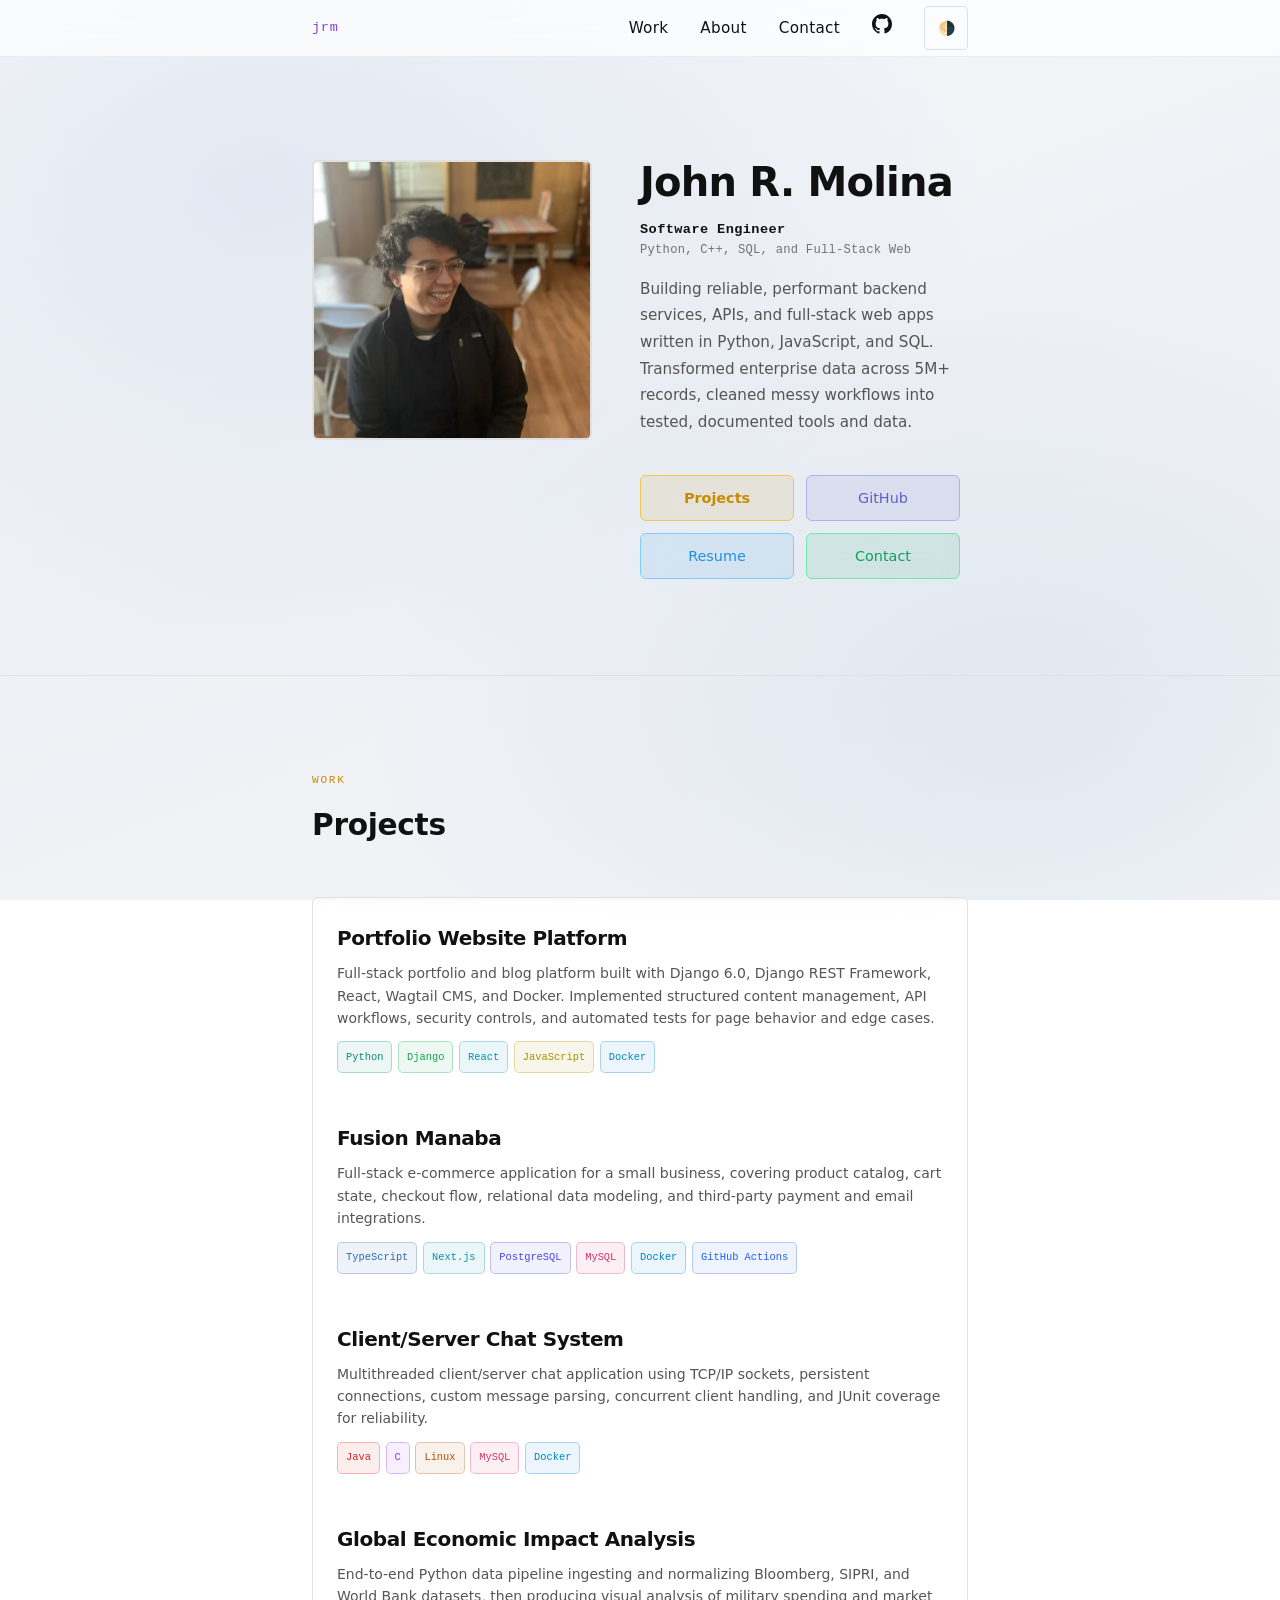
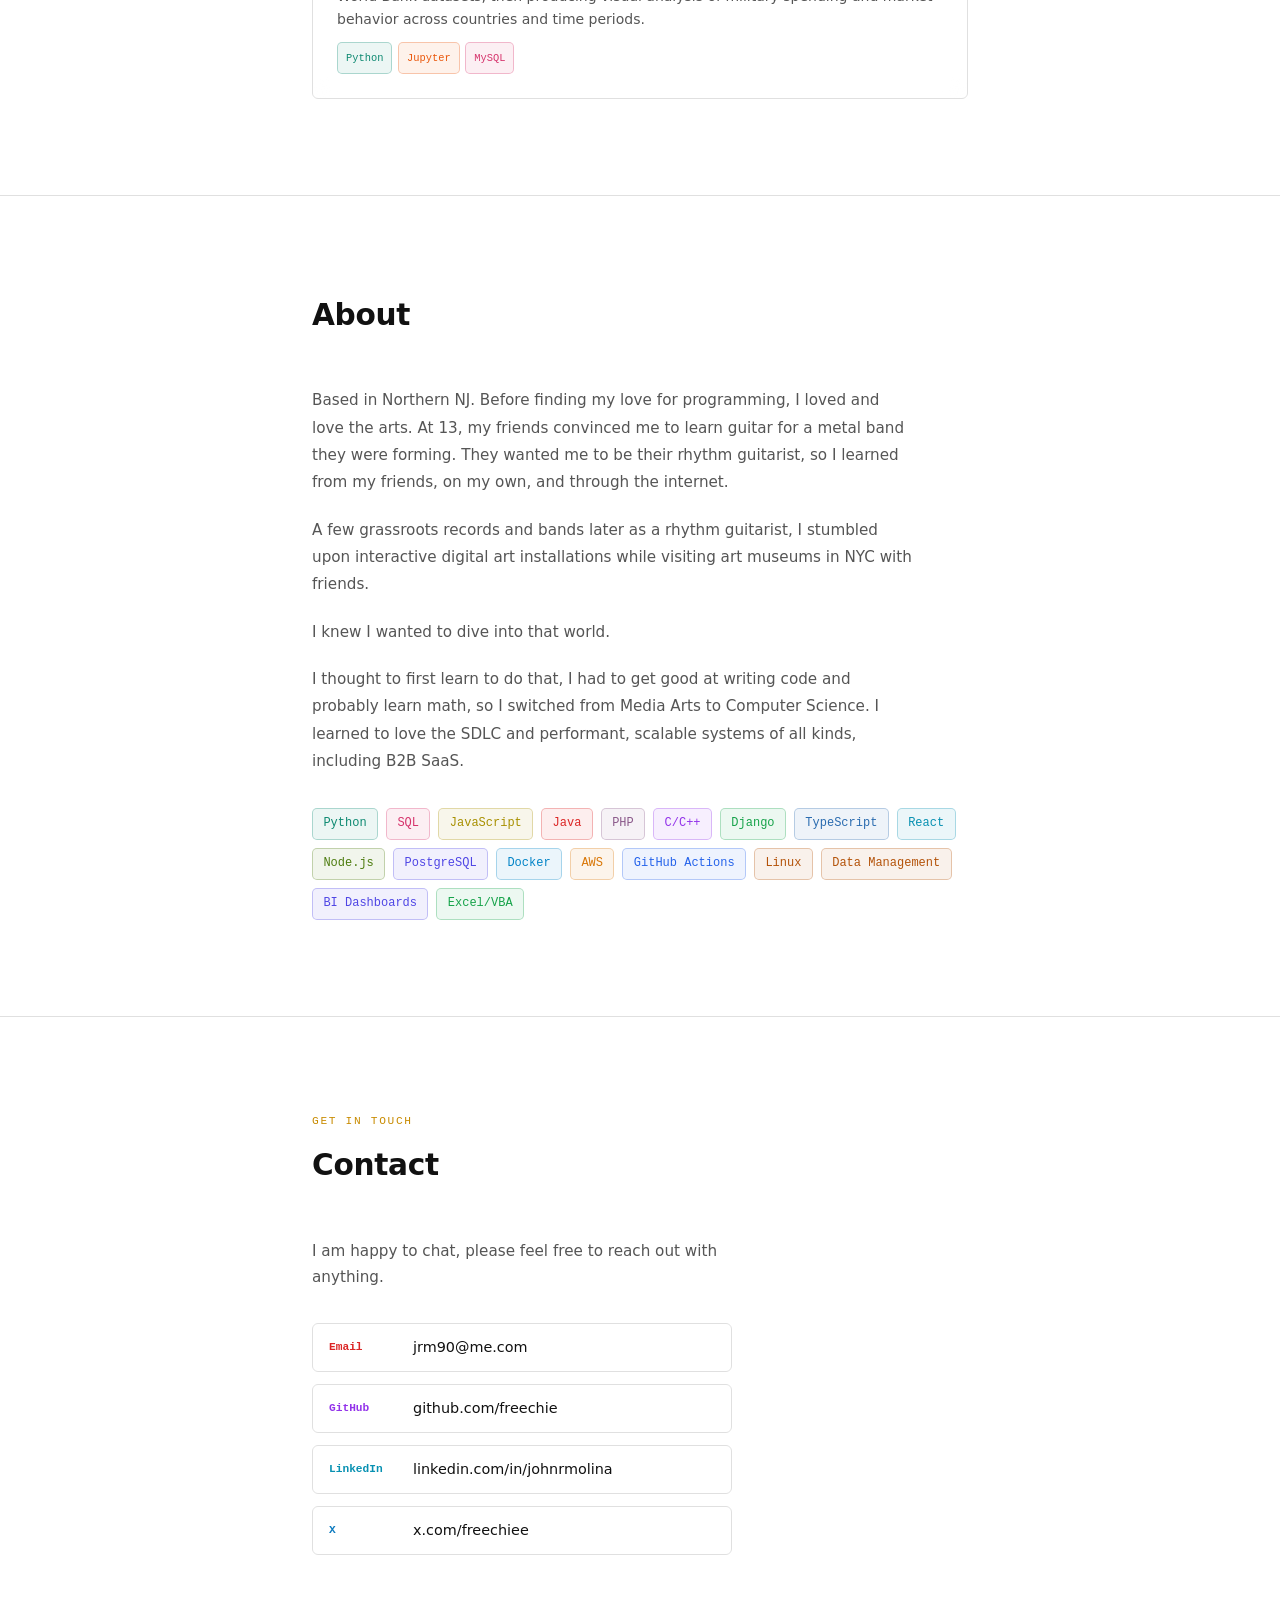
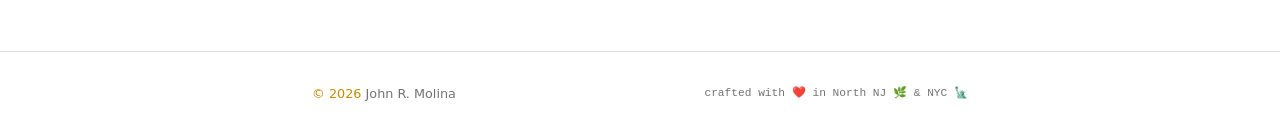
==== commit b8ea3874: "fix(about): revert to what i actually wrote" ====
--- a/site/index.html
+++ b/site/index.html
@@ -397,29 +397,27 @@
       <!-- About -->
       <section id="about" aria-labelledby="about-heading">
         <div class="container">
-          <h2 class="section-title" id="about-heading">About John Molina</h2>
+          <h2 class="section-title" id="about-heading">About</h2>
 
           <div class="about-body">
             <p>
-              I am John Molina. I also go by John R. Molina, Richie Molina, and
-              Richard Molina. I am a software engineer based in Northern New
-              Jersey. Before I found programming, I loved - and still love - the
-              arts. At 13, my friends convinced me to learn guitar for a metal
-              band they were forming. They wanted me to play rhythm guitar, so I
-              learned from my friends, on my own, and through the internet.
+              Based in Northern NJ. Before finding my love for programming, I
+              loved and love the arts. At 13, my friends convinced me to learn
+              guitar for a metal band they were forming. They wanted me to be
+              their rhythm guitarist, so I learned from my friends, on my own,
+              and through the internet.
             </p>
             <p>
-              A few grassroots records and bands later, I stumbled upon
-              interactive digital art installations while visiting museums in
-              New York City with friends.
+              A few grassroots records and bands later as a rhythm guitarist, I
+              stumbled upon interactive digital art installations while visiting
+              art museums in NYC with friends.
             </p>
             <p>I knew I wanted to dive into that world.</p>
             <p>
-              I thought that to build work like that, I first had to get good at
-              writing code and probably learn some math. So I switched from
-              Media Arts to Computer Science. Along the way, I learned to love
-              the software development life cycle and performant, scalable
-              systems of all kinds, including B2B SaaS.
+              I thought to first learn to do that, I had to get good at writing
+              code and probably learn math, so I switched from Media Arts to
+              Computer Science. I learned to love the SDLC and performant,
+              scalable systems of all kinds, including B2B SaaS.
             </p>
           </div>
 
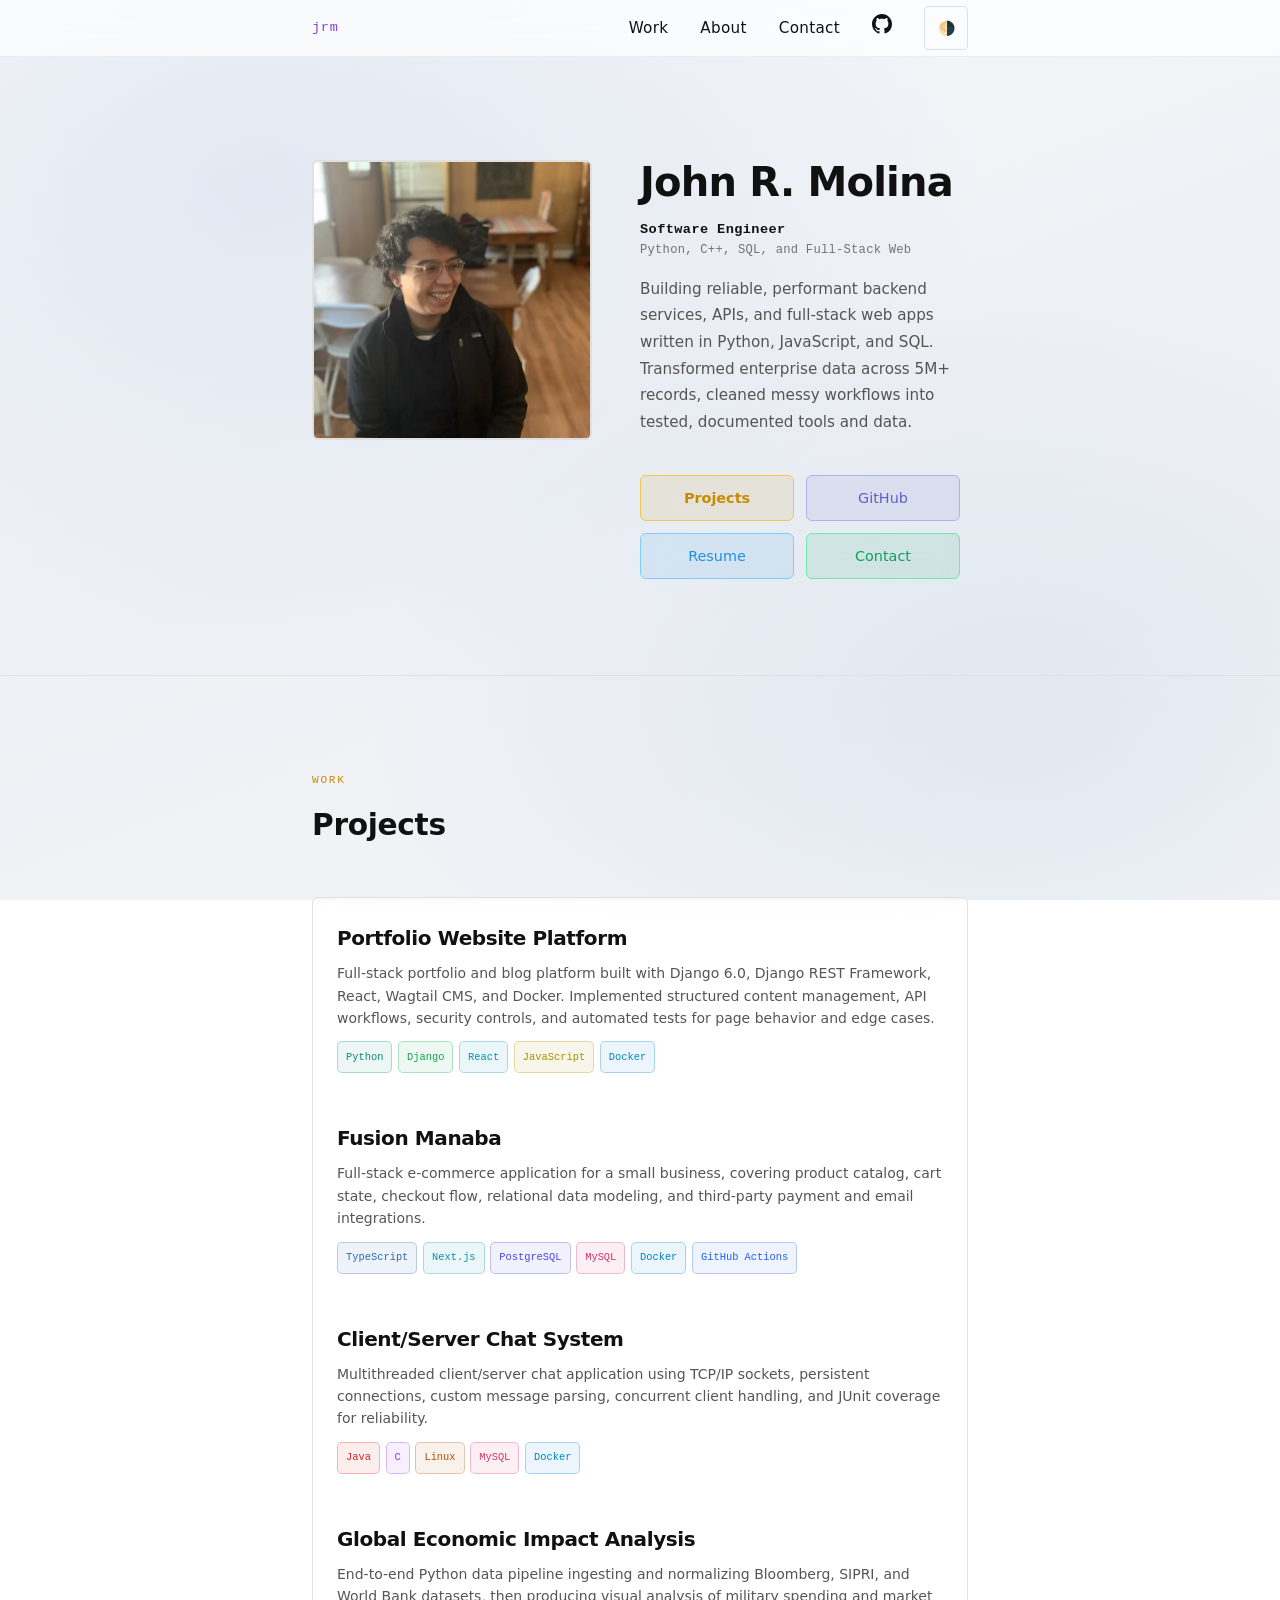
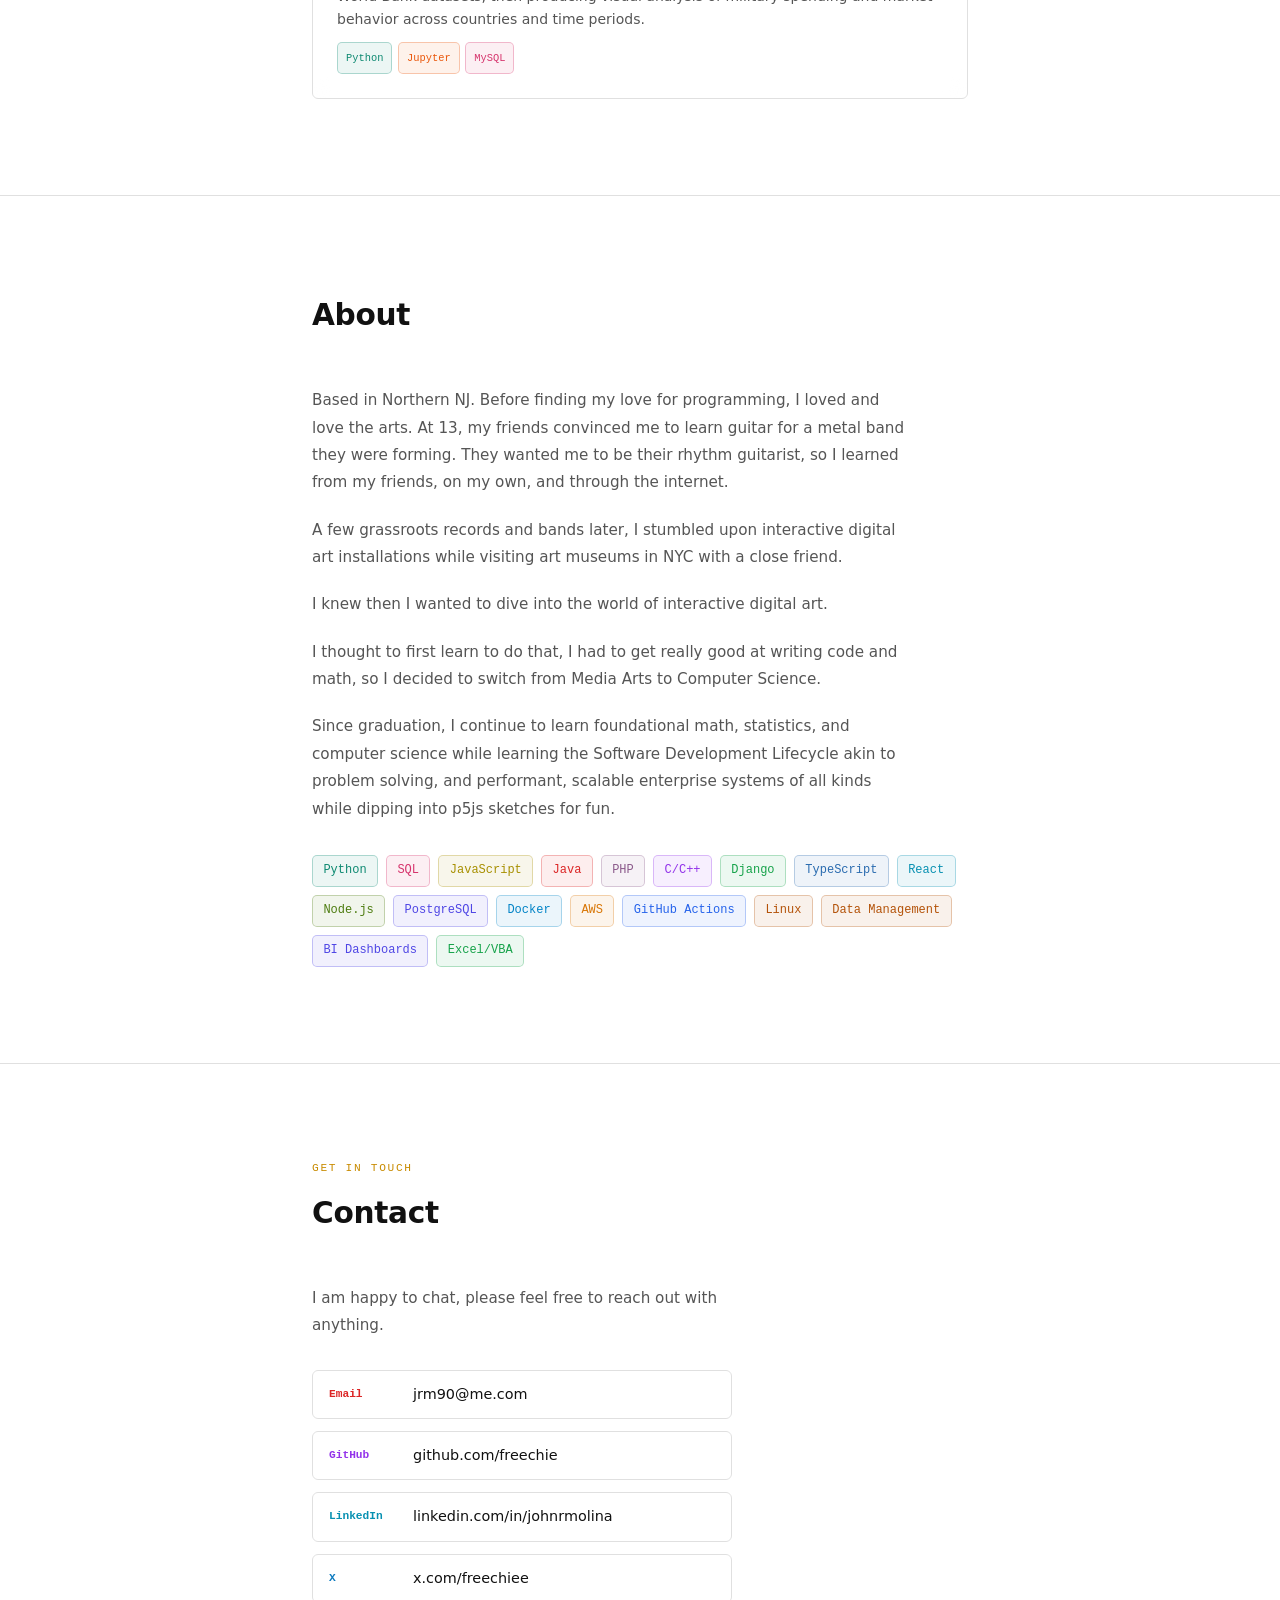
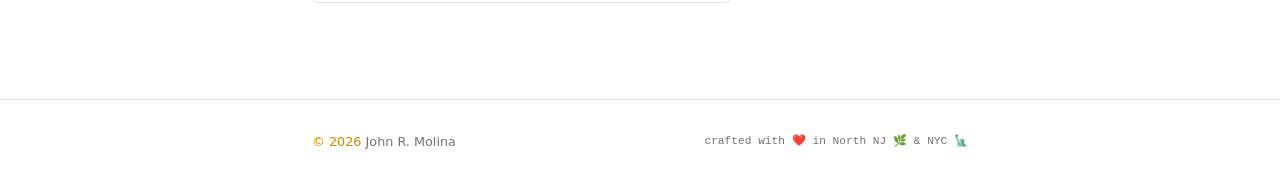
==== commit bcd059ae: "update: about correctness" ====
--- a/site/index.html
+++ b/site/index.html
@@ -408,16 +408,25 @@
               and through the internet.
             </p>
             <p>
-              A few grassroots records and bands later as a rhythm guitarist, I
-              stumbled upon interactive digital art installations while visiting
-              art museums in NYC with friends.
-            </p>
-            <p>I knew I wanted to dive into that world.</p>
+              A few grassroots records and bands later, I stumbled upon
+              interactive digital art installations while visiting art museums
+              in NYC with a close friend.
+            </p>
             <p>
-              I thought to first learn to do that, I had to get good at writing
-              code and probably learn math, so I switched from Media Arts to
-              Computer Science. I learned to love the SDLC and performant,
-              scalable systems of all kinds, including B2B SaaS.
+              I knew then I wanted to dive into the world of interactive digital
+              art.
+            </p>
+            <p>
+              I thought to first learn to do that, I had to get really good at
+              writing code and math, so I decided to switch from Media Arts to
+              Computer Science.
+            </p>
+            <p>
+              Since graduation, I continue to learn foundational math,
+              statistics, and computer science while learning the Software
+              Development Lifecycle akin to problem solving, and performant,
+              scalable enterprise systems of all kinds while dipping into p5js
+              sketches for fun.
             </p>
           </div>
 
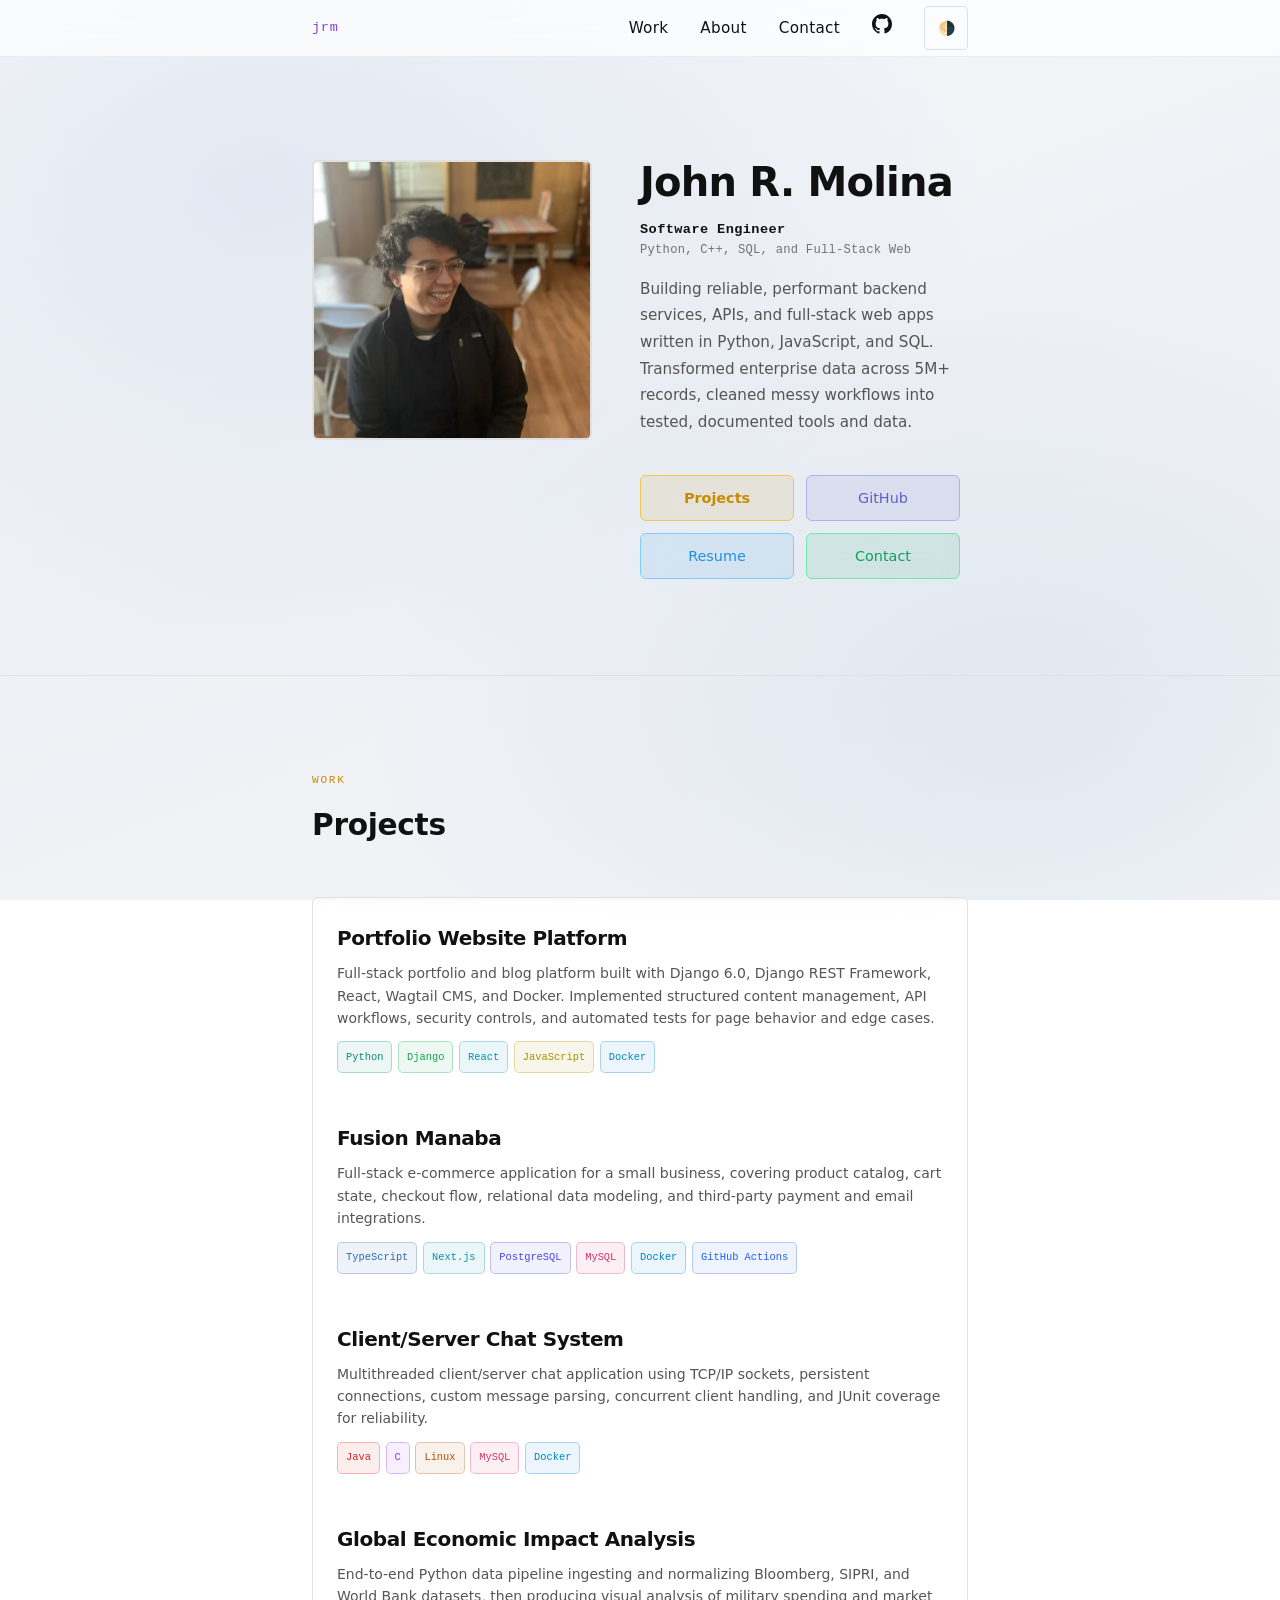
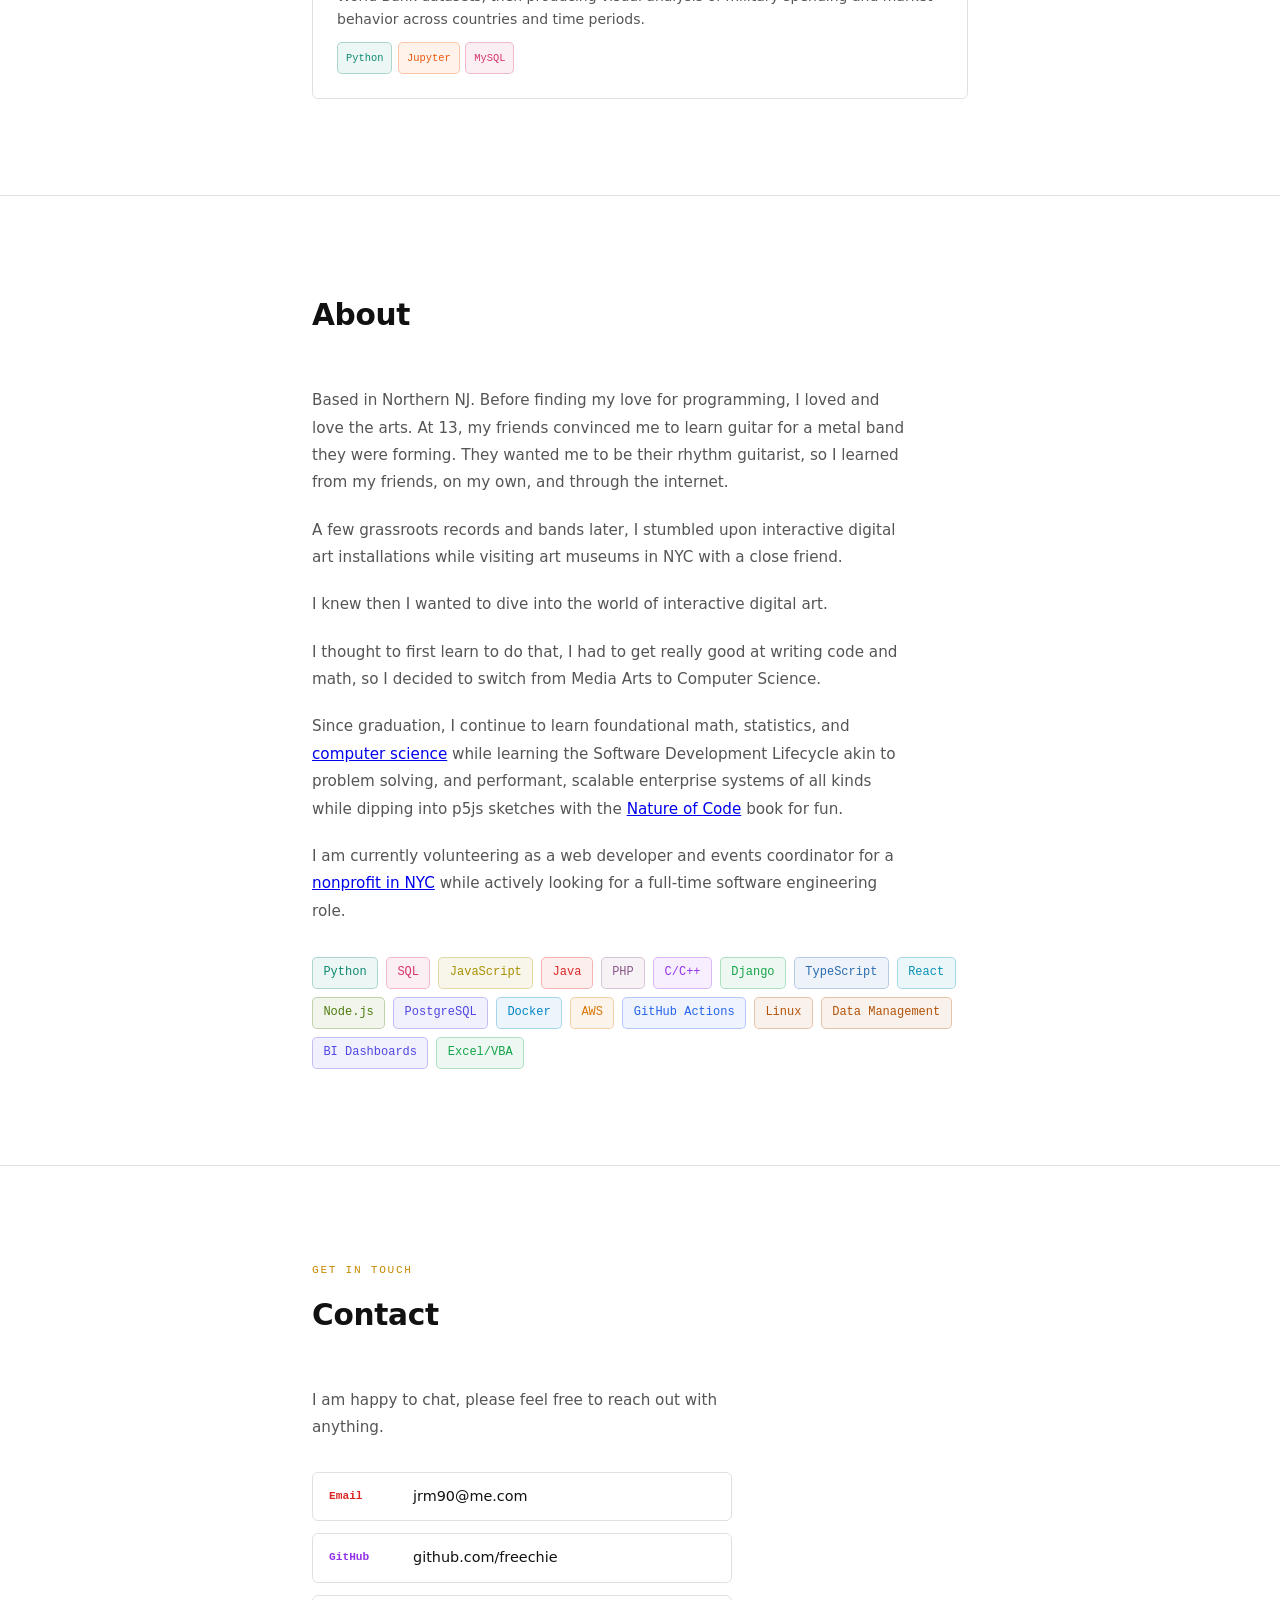
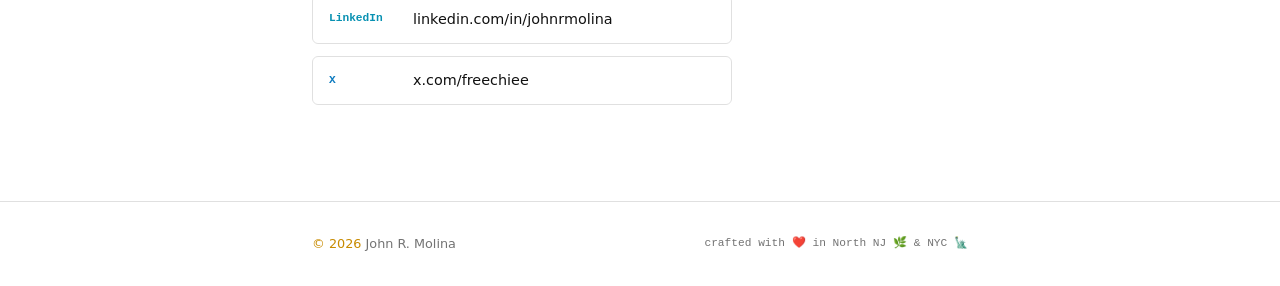
==== commit 4c8ff511: "update: add more about info bc why not" ====
--- a/site/index.html
+++ b/site/index.html
@@ -423,10 +423,37 @@
             </p>
             <p>
               Since graduation, I continue to learn foundational math,
-              statistics, and computer science while learning the Software
-              Development Lifecycle akin to problem solving, and performant,
-              scalable enterprise systems of all kinds while dipping into p5js
-              sketches for fun.
+              statistics, and
+              <a
+                href="https://mitpress.mit.edu/9780262046305/introduction-to-algorithms/"
+                target="_blank"
+                rel="noopener noreferrer"
+                aria-describedby="new-tab-note"
+                >computer science</a
+              >
+              while learning the Software Development Lifecycle akin to problem
+              solving, and performant, scalable enterprise systems of all kinds
+              while dipping into p5js sketches with the
+              <a
+                href="https://natureofcode.com/"
+                target="_blank"
+                rel="noopener noreferrer"
+                aria-describedby="new-tab-note"
+                >Nature of Code</a
+              >
+              book for fun.
+            </p>
+            <p>
+              I am currently volunteering as a web developer and events
+              coordinator for a
+              <a
+                href="https://www.dudjomtersar.org/"
+                target="_blank"
+                rel="noopener noreferrer"
+                aria-describedby="new-tab-note"
+                >nonprofit in NYC</a
+              >
+              while actively looking for a full-time software engineering role.
             </p>
           </div>
 
